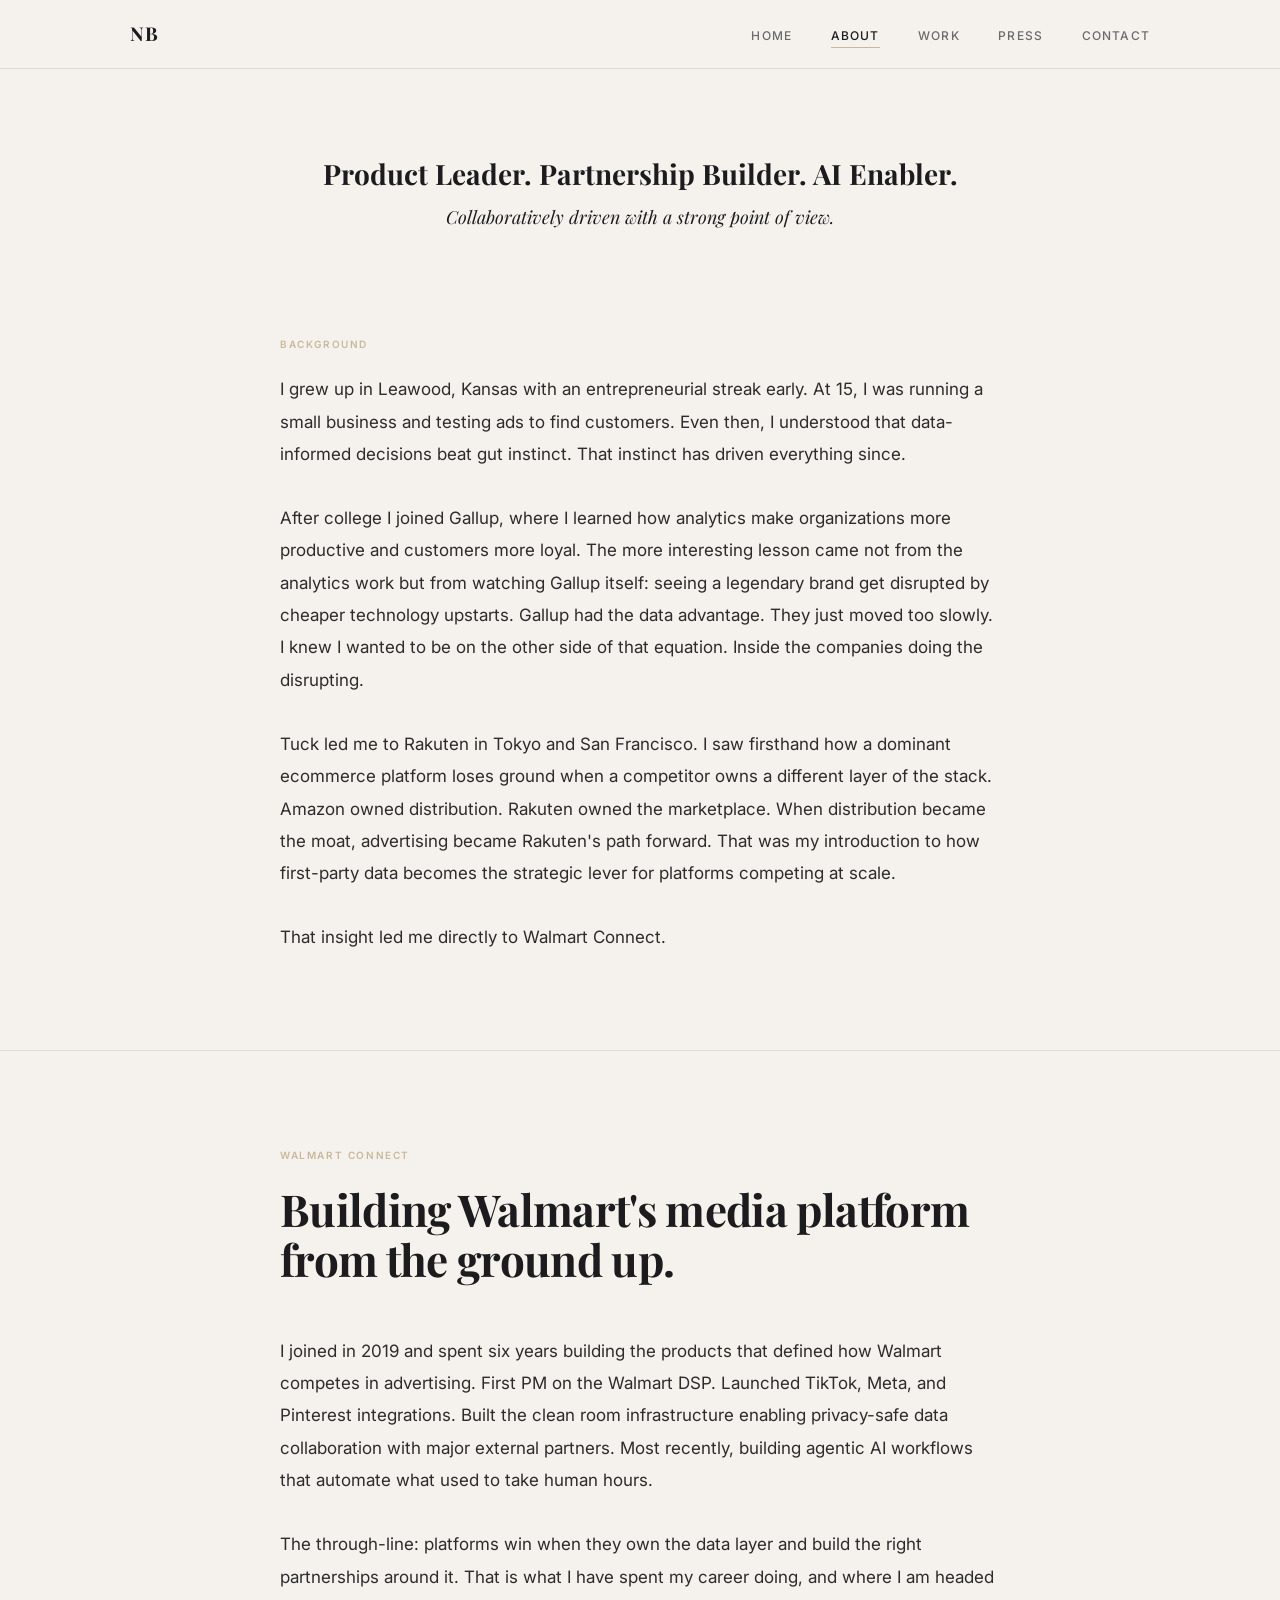
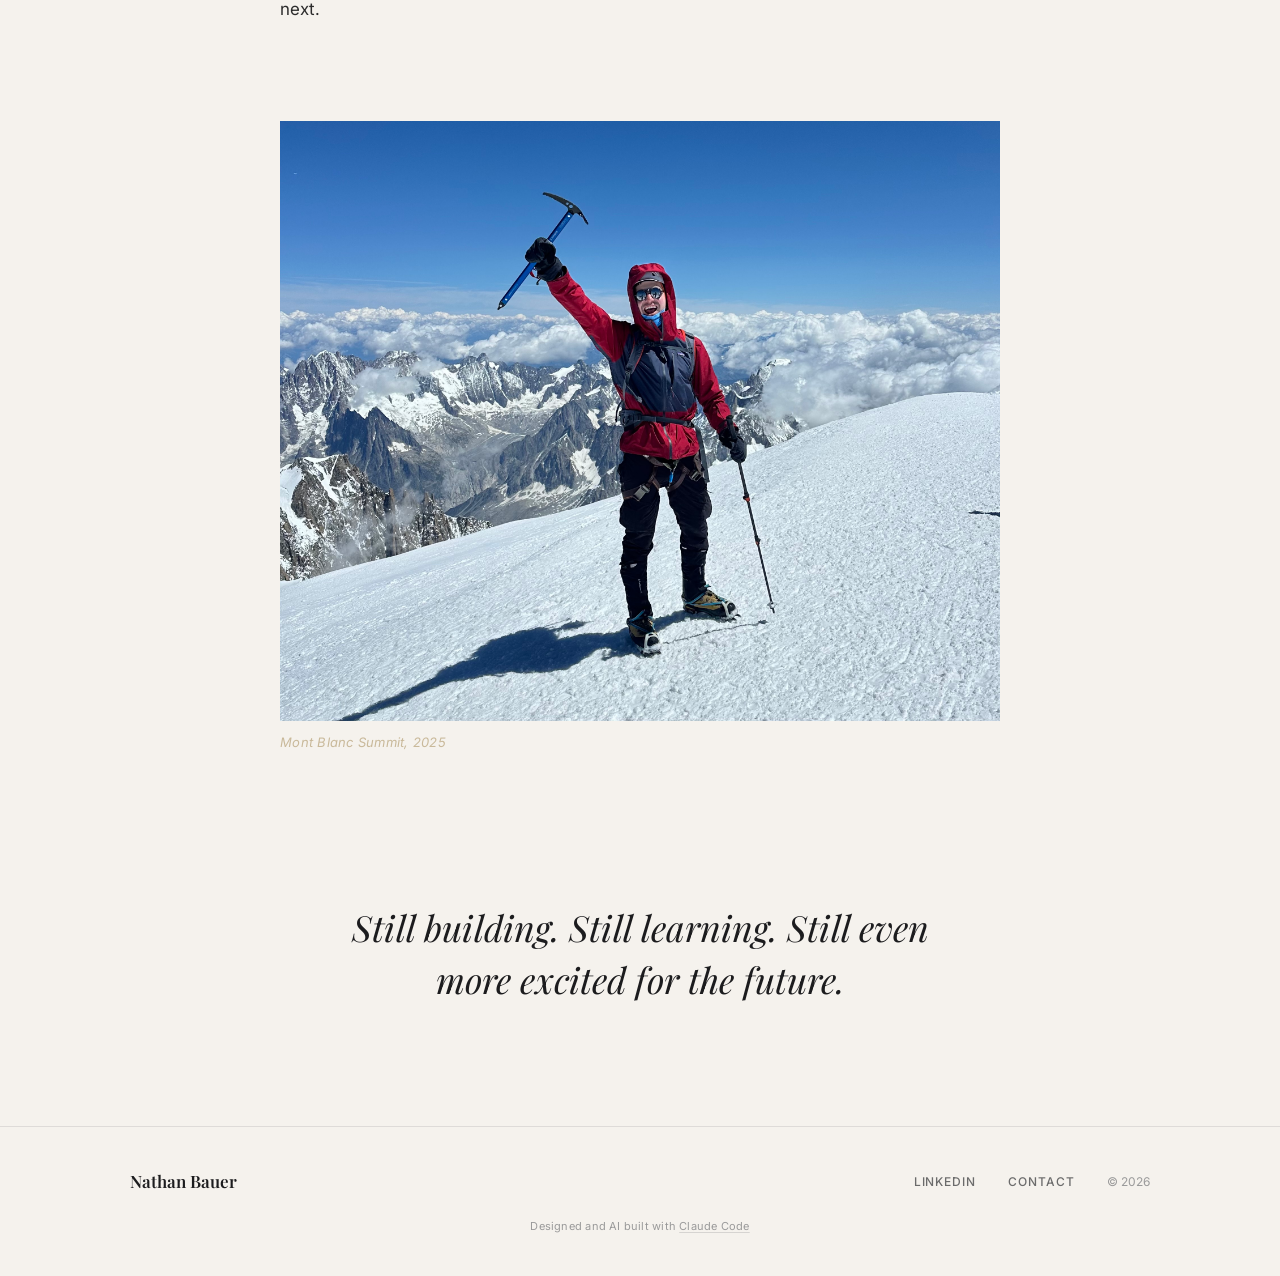
==== about.html @ bedeff2e "Update about.html updating style" ====
<!DOCTYPE html>
<html lang="en">
<head>
    <meta charset="UTF-8">
    <meta name="viewport" content="width=device-width, initial-scale=1.0">
    <meta name="description" content="About Nathan Bauer, product leader at Walmart Connect with 15 years across retail media, advertising, and AI.">
    <title>About — Nathan Bauer</title>

    <link rel="preconnect" href="https://fonts.googleapis.com">
    <link rel="preconnect" href="https://fonts.gstatic.com" crossorigin>
    <link href="https://fonts.googleapis.com/css2?family=Playfair+Display:ital,wght@0,400;0,500;0,700;1,400;1,500&family=Inter:wght@300;400;500;600&display=swap" rel="stylesheet">

    <link rel="stylesheet" href="css/styles.css">
    <style>
        .about-pg-header {
            border-bottom: none;
            padding-bottom: 10px;
            text-align: center;
        }
        .about-pg-title-line1 {
            display: block;
            font-family: 'Playfair Display', Georgia, serif;
            font-size: 28px;
            font-weight: 700;
            font-style: normal;
            color: #1C1C1E;
            line-height: 1.3;
            margin-bottom: 14px;
        }
        .about-pg-title-line2 {
            display: block;
            font-family: 'Playfair Display', Georgia, serif;
            font-size: 18px;
            font-weight: 400;
            font-style: italic;
            color: #1C1C1E;
            line-height: 1.3;
        }
        .about-content {
            max-width: 800px;
            margin: 0 auto;
            padding: 0 40px;
        }
        .about-pg-block--seamless {
            border-bottom: none;
        }
        .about-pg-photo-block {
            padding: 0 0 48px;
            border-bottom: none;
        }
        .about-pg-photo-figure {
            margin: 0;
        }
        .about-pg-photo-img {
            width: 100%;
            height: 600px;
            object-fit: cover;
            object-position: center center;
            display: block;
        }
        .about-pg-photo-fig-caption {
            margin-top: 10px;
            font-size: 13px;
            font-style: italic;
            color: #C9B99A;
            letter-spacing: 0.02em;
        }
    </style>
</head>
<body>

    <!-- ======================================================
         NAVIGATION
    ====================================================== -->
    <nav class="nav" id="nav" role="navigation" aria-label="Main navigation">
        <div class="nav-inner">
            <a href="index.html" class="nav-logo" aria-label="Nathan Bauer home">NB</a>

            <ul class="nav-links" id="nav-links">
                <li><a href="index.html">Home</a></li>
                <li><a href="about.html" class="active">About</a></li>
                <li><a href="work.html">Work</a></li>
                <li><a href="press.html">Press</a></li>
                <li><a href="contact.html">Contact</a></li>
            </ul>

            <button class="nav-hamburger" aria-label="Open menu" aria-expanded="false" aria-controls="nav-links">
                <span></span>
                <span></span>
                <span></span>
            </button>
        </div>
    </nav>


    <!-- ======================================================
         PAGE HEADER
    ====================================================== -->
    <header class="about-pg-header">
        <div class="about-content">
            <p>
                <span class="about-pg-title-line1">Product Leader. Partnership Builder. AI Enabler.</span>
                <span class="about-pg-title-line2">Collaboratively driven with a strong point of view.</span>
            </p>
        </div>
    </header>


    <!-- ======================================================
         OPENING SECTION
    ====================================================== -->
    <section class="about-pg-block fade-in" aria-label="Background">
        <div class="about-content">
            <span class="about-pg-label">Background</span>
            <div class="about-pg-prose">
                <p>I grew up in Leawood, Kansas with an entrepreneurial streak early. At 15, I was running a small business and testing ads to find customers. Even then, I understood that data-informed decisions beat gut instinct. That instinct has driven everything since.</p>
                <p>After college I joined Gallup, where I learned how analytics make organizations more productive and customers more loyal. The more interesting lesson came not from the analytics work but from watching Gallup itself: seeing a legendary brand get disrupted by cheaper technology upstarts. Gallup had the data advantage. They just moved too slowly. I knew I wanted to be on the other side of that equation. Inside the companies doing the disrupting.</p>
                <p>Tuck led me to Rakuten in Tokyo and San Francisco. I saw firsthand how a dominant ecommerce platform loses ground when a competitor owns a different layer of the stack. Amazon owned distribution. Rakuten owned the marketplace. When distribution became the moat, advertising became Rakuten's path forward. That was my introduction to how first-party data becomes the strategic lever for platforms competing at scale.</p>
                <p>That insight led me directly to Walmart Connect.</p>
            </div>
        </div>
    </section>


    <!-- ======================================================
         PHOTO PLACEHOLDER 1
    ====================================================== -->
    <!-- ======================================================
         WALMART CONNECT SECTION
    ====================================================== -->
    <section class="about-pg-block about-pg-block--seamless fade-in" aria-label="Walmart Connect">
        <div class="about-content">
            <span class="about-pg-label">Walmart Connect</span>
            <h2 class="about-pg-headline">Building Walmart's media platform from the ground up.</h2>
            <div class="about-pg-prose">
                <p>I joined in 2019 and spent six years building the products that defined how Walmart competes in advertising. First PM on the Walmart DSP. Launched TikTok, Meta, and Pinterest integrations. Built the clean room infrastructure enabling privacy-safe data collaboration with major external partners. Most recently, building agentic AI workflows that automate what used to take human hours.</p>
                <p>The through-line: platforms win when they own the data layer and build the right partnerships around it. That is what I have spent my career doing, and where I am headed next.</p>
            </div>
        </div>
    </section>


    <!-- ======================================================
         PHOTO PLACEHOLDER 2
    ====================================================== -->
    <div class="about-pg-photo-block fade-in">
        <div class="about-content">
            <figure class="about-pg-photo-figure">
                <img src="nathan-bauer-mont-blanc.jpeg" alt="Nathan Bauer at the Mont Blanc summit, 2025" class="about-pg-photo-img">
                <figcaption class="about-pg-photo-fig-caption">Mont Blanc Summit, 2025</figcaption>
            </figure>
        </div>
    </div>


    <!-- ======================================================
         CLOSING LINE
    ====================================================== -->
    <section class="about-pg-close fade-in" aria-label="Closing">
        <div class="container">
            <p class="about-pg-close-text">Still building. Still learning. Still even more excited for the future.</p>
        </div>
    </section>


    <!-- ======================================================
         FOOTER
    ====================================================== -->
    <footer class="footer" role="contentinfo">
        <div class="container">
            <div class="footer-inner">
                <span class="footer-name">Nathan Bauer</span>
                <div class="footer-right">
                    <a href="https://www.linkedin.com/in/nathanbauer/" target="_blank" rel="noopener noreferrer">LinkedIn</a>
                    <a href="contact.html">Contact</a>
                    <span class="footer-copy">&copy; 2026</span>
                </div>
            </div>
            <p class="footer-attribution">Designed and AI built with <a href="https://claude.ai/code" target="_blank" rel="noopener noreferrer">Claude Code</a></p>
        </div>
    </footer>


    <script src="js/main.js"></script>
</body>
</html>
---- css/styles.css ----
/* ============================================================
   NATE BAUER — Personal Site
   Palette: #F5F2ED (bg) · #1C1C1E (hero/text) · #C9B99A (accent)
   Fonts: Playfair Display (headings) · Inter (body)
============================================================ */

*, *::before, *::after {
    box-sizing: border-box;
    margin: 0;
    padding: 0;
}

:root {
    --bg:          #F5F2ED;
    --hero-bg:     #1C1C1E;
    --text:        #1C1C1E;
    --text-muted:  #6B6B6B;
    --text-body:   #2C2C2C;
    --text-light:  #9A9A9A;
    --accent:      #C9B99A;
    --border:      rgba(28, 28, 30, 0.1);
    --white:       #FFFFFF;

    --serif:  'Playfair Display', Georgia, serif;
    --sans:   'Inter', -apple-system, BlinkMacSystemFont, sans-serif;

    --max:    1100px;
    --nav-h:  68px;
    --pad:    clamp(20px, 5vw, 40px);
}

html { scroll-behavior: smooth; }

body {
    background: var(--bg);
    color: var(--text);
    font-family: var(--sans);
    font-size: 16px;
    line-height: 1.75;
    -webkit-font-smoothing: antialiased;
}

a { color: inherit; text-decoration: none; }
ul { list-style: none; }
img { max-width: 100%; display: block; }


/* ============================================================
   SHARED UTILITIES
============================================================ */

.container {
    max-width: var(--max);
    margin: 0 auto;
    padding: 0 var(--pad);
}

.section-eyebrow {
    display: block;
    font-family: var(--sans);
    font-size: 11px;
    font-weight: 600;
    letter-spacing: 0.14em;
    text-transform: uppercase;
    color: var(--accent);
    margin-bottom: 18px;
}

.section-heading {
    font-family: var(--serif);
    font-size: clamp(36px, 4.5vw, 54px);
    font-weight: 700;
    line-height: 1.1;
    letter-spacing: -0.01em;
    color: var(--text);
    margin-bottom: 20px;
}

.divider {
    width: 48px;
    height: 1px;
    background: var(--accent);
    margin-bottom: 48px;
}

/* ============================================================
   FADE-IN ON SCROLL
============================================================ */

.fade-in {
    opacity: 0;
    transform: translateY(28px);
    transition: opacity 0.75s ease, transform 0.75s ease;
}

.fade-in.visible {
    opacity: 1;
    transform: translateY(0);
}


/* ============================================================
   NAVIGATION
============================================================ */

.nav {
    position: fixed;
    top: 0;
    left: 0;
    right: 0;
    z-index: 200;
    height: var(--nav-h);
    background: var(--bg);
    box-shadow: 0 1px 0 var(--border);
    transition: background 0.35s ease, box-shadow 0.35s ease;
}

.nav-inner {
    max-width: var(--max);
    margin: 0 auto;
    padding: 0 var(--pad);
    height: 100%;
    display: flex;
    align-items: center;
    justify-content: space-between;
}

.nav-logo {
    font-family: var(--serif);
    font-size: 19px;
    font-weight: 700;
    letter-spacing: 0.04em;
    color: var(--accent);
    transition: color 0.3s ease;
}

.nav-links {
    display: flex;
    align-items: center;
    gap: clamp(20px, 3vw, 40px);
}

.nav-links a {
    font-size: 12px;
    font-weight: 500;
    letter-spacing: 0.1em;
    text-transform: uppercase;
    color: var(--text-muted);
    transition: color 0.2s ease;
    padding: 4px 0;
    border-bottom: 1px solid transparent;
    transition: color 0.2s ease, border-color 0.2s ease;
}

.nav-links a:hover { color: var(--text); }
.nav-links a.active { color: var(--text); border-bottom-color: var(--accent); }

/* Scrolled state — over light sections */
.nav.scrolled {
    background: var(--bg);
    box-shadow: 0 1px 0 var(--border);
}

.nav.scrolled .nav-logo { color: var(--text); }

.nav.scrolled .nav-links a { color: var(--text-muted); }
.nav.scrolled .nav-links a:hover { color: var(--text); }
.nav.scrolled .nav-links a.active { color: var(--text); border-bottom-color: var(--accent); }

/* Mobile nav toggle */
.nav-hamburger {
    display: none;
    flex-direction: column;
    gap: 5px;
    cursor: pointer;
    padding: 4px;
}

.nav-hamburger span {
    display: block;
    width: 22px;
    height: 1.5px;
    background: var(--text);
    transition: background 0.3s ease;
}

.nav.scrolled .nav-hamburger span { background: var(--text); }


/* ============================================================
   HERO
============================================================ */

.hero {
    background: var(--bg);
    min-height: 100vh;
    display: flex;
    align-items: center;
    padding-top: var(--nav-h);
}

.hero-inner {
    max-width: var(--max);
    margin: 0 auto;
    padding: 80px var(--pad) 100px;
    width: 100%;
    display: grid;
    grid-template-columns: 340px 1fr;
    align-items: center;
    gap: 80px;
}

/* Photo */
.hero-photo {
    width: 100%;
    aspect-ratio: 3 / 4;
    overflow: hidden;
}

.hero-photo img {
    width: 100%;
    height: calc(100% - 24px);
    margin-top: 24px;
    object-fit: cover;
    display: block;
}

.hero-photo-icon {
    width: 56px;
    height: 56px;
    border: 1px solid rgba(28, 28, 30, 0.15);
    border-radius: 50%;
    display: flex;
    align-items: center;
    justify-content: center;
}

.hero-photo-icon svg {
    width: 24px;
    height: 24px;
    stroke: var(--text-light);
    fill: none;
    stroke-width: 1.5;
}

.hero-photo-label {
    font-size: 10px;
    font-weight: 500;
    letter-spacing: 0.18em;
    text-transform: uppercase;
}

/* Hero content */
.hero-content { }

.hero-eyebrow {
    display: block;
    font-size: 11px;
    font-weight: 600;
    letter-spacing: 0.14em;
    text-transform: uppercase;
    color: var(--accent);
    margin-bottom: 22px;
}

.hero-name {
    font-family: var(--serif);
    font-size: clamp(60px, 7.5vw, 102px);
    font-weight: 700;
    line-height: 0.95;
    letter-spacing: -0.02em;
    color: var(--text);
    margin-bottom: 32px;
}

.hero-rule {
    width: 56px;
    height: 1px;
    background: var(--accent);
    margin-bottom: 28px;
}

.hero-tagline {
    font-family: var(--serif);
    font-size: clamp(17px, 2vw, 22px);
    font-weight: 400;
    font-style: italic;
    color: #3A3A3A;
    line-height: 1.55;
    margin-bottom: 52px;
    max-width: 440px;
}

.hero-cta {
    display: flex;
    gap: 14px;
    flex-wrap: wrap;
}

.btn-primary {
    display: inline-block;
    padding: 13px 30px;
    background: transparent;
    border: 1px solid var(--text);
    color: var(--text);
    font-size: 12px;
    font-weight: 600;
    letter-spacing: 0.1em;
    text-transform: uppercase;
    transition: all 0.2s ease;
}

.btn-primary:hover {
    background: var(--text);
    color: var(--white);
    transform: translateY(-1px);
}

.btn-ghost {
    display: inline-block;
    padding: 13px 30px;
    border: 1px solid rgba(28, 28, 30, 0.3);
    color: var(--text-muted);
    font-size: 12px;
    font-weight: 500;
    letter-spacing: 0.1em;
    text-transform: uppercase;
    transition: all 0.2s ease;
}

.btn-ghost:hover {
    border-color: var(--text);
    color: var(--text);
    transform: translateY(-1px);
}


/* ============================================================
   INTRO STRIP (below hero on homepage)
============================================================ */

.intro {
    padding: 100px 0;
}

.intro-grid {
    display: grid;
    grid-template-columns: repeat(3, 1fr);
    gap: 56px;
    padding-top: 8px;
}

.intro-block {}

.intro-single {
    max-width: 100%;
}

.intro-single p {
    font-size: 15px;
    line-height: 1.8;
    color: var(--text-body);
    margin-bottom: 24px;
}

.intro-single p:last-child {
    margin-bottom: 0;
}

.intro-block-label {
    display: block;
    font-size: 10px;
    font-weight: 600;
    letter-spacing: 0.16em;
    text-transform: uppercase;
    color: var(--accent);
    margin-bottom: 14px;
}

.intro-block p {
    font-size: 15px;
    line-height: 1.8;
    color: var(--text-body);
}

.intro-divider {
    width: 100%;
    height: 1px;
    background: var(--border);
    margin-bottom: 64px;
}


/* ============================================================
   PRESS PREVIEW (homepage)
============================================================ */

.press-preview {
    padding: 0 0 100px;
}

.press-preview-header {
    display: flex;
    align-items: flex-end;
    justify-content: space-between;
    margin-bottom: 52px;
}

.press-preview-link {
    font-size: 12px;
    font-weight: 500;
    letter-spacing: 0.08em;
    text-transform: uppercase;
    color: var(--text-muted);
    border-bottom: 1px solid var(--border);
    padding-bottom: 2px;
    transition: color 0.2s ease, border-color 0.2s ease;
}

.press-preview-link:hover {
    color: var(--text);
    border-color: var(--accent);
}

.press-logos {
    display: flex;
    align-items: center;
    gap: 40px;
    flex-wrap: wrap;
}

.press-logo-item {
    font-family: var(--serif);
    font-size: 22px;
    font-weight: 700;
    color: var(--text-muted);
    letter-spacing: 0.02em;
    transition: color 0.2s ease;
}

.press-logo-item:hover { color: var(--text); }


/* ============================================================
   FOOTER
============================================================ */

.footer {
    border-top: 1px solid var(--border);
    padding: 40px 0;
}

.footer-inner {
    display: flex;
    align-items: center;
    justify-content: space-between;
}

.footer-name {
    font-family: var(--serif);
    font-size: 17px;
    font-weight: 600;
    color: var(--text);
}

.footer-right {
    display: flex;
    align-items: center;
    gap: 32px;
}

.footer-right a {
    font-size: 12px;
    font-weight: 500;
    letter-spacing: 0.08em;
    text-transform: uppercase;
    color: var(--text-muted);
    transition: color 0.2s ease;
}

.footer-right a:hover { color: var(--text); }

.footer-copy {
    font-size: 12px;
    color: var(--text-light);
}

.footer-attribution {
    text-align: center;
    font-size: 11px;
    color: var(--text-light);
    margin-top: 20px;
    letter-spacing: 0.02em;
}

.footer-attribution a {
    color: var(--text-light);
    text-decoration: underline;
    text-decoration-color: rgba(154, 154, 154, 0.35);
    text-underline-offset: 2px;
    transition: color 0.2s ease;
}

.footer-attribution a:hover {
    color: var(--text-muted);
}


/* ============================================================
   PAGE HERO (interior pages)
============================================================ */

.page-hero {
    background: var(--hero-bg);
    padding: calc(var(--nav-h) + 72px) var(--pad) 80px;
}

.page-hero-inner {
    max-width: var(--max);
    margin: 0 auto;
}

.page-hero h1 {
    font-family: var(--serif);
    font-size: clamp(44px, 6vw, 76px);
    font-weight: 700;
    line-height: 1.0;
    color: var(--white);
    margin-bottom: 20px;
    letter-spacing: -0.015em;
}

.page-hero p {
    font-family: var(--serif);
    font-style: italic;
    font-size: clamp(16px, 1.8vw, 20px);
    color: rgba(255, 255, 255, 0.5);
    max-width: 540px;
    line-height: 1.6;
}


/* ============================================================
   WORK PAGE — TIMELINE
============================================================ */

.work-section {
    padding: 100px 0;
}

.timeline {
    position: relative;
    padding-left: 0;
}

.timeline-item {
    display: grid;
    grid-template-columns: 160px 1fr;
    gap: 40px;
    margin-bottom: 64px;
    padding-bottom: 64px;
    border-bottom: 1px solid var(--border);
}

.timeline-item:last-child {
    border-bottom: none;
    margin-bottom: 0;
    padding-bottom: 0;
}

.timeline-left {
    padding-top: 4px;
}

.timeline-years {
    font-size: 12px;
    font-weight: 600;
    letter-spacing: 0.08em;
    color: var(--accent);
    text-transform: uppercase;
    margin-bottom: 6px;
}

.timeline-company {
    font-size: 13px;
    color: var(--text-light);
    font-weight: 400;
}

.timeline-right {}

.timeline-title {
    font-family: var(--serif);
    font-size: clamp(22px, 2.5vw, 28px);
    font-weight: 600;
    line-height: 1.2;
    margin-bottom: 16px;
    color: var(--text);
}

.timeline-body {
    font-size: 15px;
    color: var(--text-body);
    line-height: 1.8;
    margin-bottom: 20px;
}

.timeline-tags {
    display: flex;
    flex-wrap: wrap;
    gap: 8px;
}

.tag {
    display: inline-block;
    padding: 4px 12px;
    border: 1px solid var(--border);
    font-size: 11px;
    font-weight: 500;
    letter-spacing: 0.06em;
    text-transform: uppercase;
    color: var(--text-muted);
}


/* ============================================================
   PRESS PAGE
============================================================ */

.press-section {
    padding: 100px 0;
}

.press-grid {
    display: grid;
    grid-template-columns: repeat(2, 1fr);
    gap: 2px;
}

.press-card {
    background: var(--white);
    padding: 40px;
    border: 1px solid var(--border);
    transition: border-color 0.2s ease, transform 0.25s ease, box-shadow 0.25s ease;
    display: flex;
    flex-direction: column;
}

.press-card:hover {
    border-color: var(--accent);
    transform: translateY(-5px);
    box-shadow: 0 12px 32px rgba(28, 28, 30, 0.09);
}

.press-card-meta {
    margin-bottom: 20px;
}

.press-outlet {
    font-size: 11px;
    font-weight: 700;
    letter-spacing: 0.12em;
    text-transform: uppercase;
    color: var(--text);
}

.press-year {
    font-size: 11px;
    color: var(--text-light);
    letter-spacing: 0.06em;
}

.press-headline {
    font-family: var(--serif);
    font-size: clamp(17px, 1.8vw, 20px);
    font-weight: 600;
    line-height: 1.35;
    color: var(--text);
    margin-bottom: 14px;
    transition: color 0.2s ease;
}

.press-card:hover .press-headline { color: var(--hero-bg); }

.press-summary {
    font-size: 14px;
    line-height: 1.75;
    color: var(--text-body);
    flex: 1;
    margin-bottom: 24px;
}

.press-link {
    font-size: 11px;
    font-weight: 600;
    letter-spacing: 0.1em;
    text-transform: uppercase;
    color: var(--accent);
    align-self: flex-start;
    border-bottom: 1px solid transparent;
    transition: border-color 0.2s ease;
}

.press-link:hover { border-bottom-color: var(--accent); }


/* ============================================================
   ABOUT PAGE
============================================================ */

.about-section {
    padding: 100px 0;
}

.about-grid {
    display: grid;
    grid-template-columns: 1fr 1fr;
    gap: 80px;
    align-items: start;
}

.about-photo {
    width: 100%;
    aspect-ratio: 3 / 4;
    border: 1px solid var(--border);
    display: flex;
    flex-direction: column;
    align-items: center;
    justify-content: center;
    gap: 12px;
    color: var(--text-light);
    background: rgba(201, 185, 154, 0.04);
}

.about-photo-label {
    font-size: 10px;
    letter-spacing: 0.16em;
    text-transform: uppercase;
}

.about-body p {
    font-size: 16px;
    line-height: 1.85;
    color: var(--text-body);
    margin-bottom: 24px;
}

.about-body p:last-child { margin-bottom: 0; }

.about-interests {
    padding: 80px 0 100px;
    border-top: 1px solid var(--border);
}

.interests-grid {
    display: grid;
    grid-template-columns: repeat(3, 1fr);
    gap: 48px;
    margin-top: 56px;
}

.interest-item {}

.interest-icon {
    font-size: 28px;
    margin-bottom: 14px;
}

.interest-title {
    font-family: var(--serif);
    font-size: 20px;
    font-weight: 600;
    margin-bottom: 10px;
}

.interest-desc {
    font-size: 14px;
    color: var(--text-body);
    line-height: 1.75;
}


/* ============================================================
   BUILDER PAGE
============================================================ */

.builder-section {
    padding: 100px 0;
}

.builder-grid {
    display: grid;
    grid-template-columns: repeat(2, 1fr);
    gap: 32px;
}

.builder-card {
    border: 1px solid var(--border);
    padding: 40px;
    transition: border-color 0.2s ease, transform 0.2s ease;
}

.builder-card:hover {
    border-color: var(--accent);
    transform: translateY(-2px);
}

.builder-card-status {
    display: inline-block;
    padding: 3px 10px;
    border: 1px solid var(--accent);
    font-size: 10px;
    font-weight: 600;
    letter-spacing: 0.1em;
    text-transform: uppercase;
    color: var(--accent);
    margin-bottom: 20px;
}

.builder-card-status.shipped {
    border-color: var(--text);
    color: var(--text);
}

.builder-card h3 {
    font-family: var(--serif);
    font-size: clamp(20px, 2.2vw, 26px);
    font-weight: 600;
    margin-bottom: 14px;
    line-height: 1.2;
}

.builder-card p {
    font-size: 14px;
    line-height: 1.8;
    color: var(--text-body);
    margin-bottom: 24px;
}

.builder-stack {
    display: flex;
    flex-wrap: wrap;
    gap: 6px;
}

.stack-tag {
    padding: 3px 10px;
    background: rgba(201, 185, 154, 0.12);
    font-size: 10px;
    font-weight: 600;
    letter-spacing: 0.08em;
    text-transform: uppercase;
    color: var(--text-muted);
}


/* ============================================================
   CONTACT PAGE
============================================================ */

.contact-section {
    padding: 100px 0;
}

.contact-grid {
    display: grid;
    grid-template-columns: 1fr 1fr;
    gap: 80px;
}

.contact-info h2 {
    font-family: var(--serif);
    font-size: clamp(28px, 3.5vw, 42px);
    font-weight: 700;
    line-height: 1.15;
    margin-bottom: 24px;
    color: var(--text);
}

.contact-info p {
    font-size: 15px;
    line-height: 1.8;
    color: var(--text-body);
    margin-bottom: 40px;
}

.contact-link-row {
    display: flex;
    flex-direction: column;
    gap: 16px;
}

.contact-link-item {
    display: flex;
    align-items: center;
    gap: 14px;
    font-size: 14px;
    color: var(--text-muted);
    transition: color 0.2s ease;
}

.contact-link-item:hover { color: var(--text); }

.contact-link-label {
    font-size: 10px;
    font-weight: 600;
    letter-spacing: 0.12em;
    text-transform: uppercase;
    color: var(--text-light);
    width: 72px;
    flex-shrink: 0;
}

.contact-form { }

.form-group {
    margin-bottom: 24px;
}

.form-label {
    display: block;
    font-size: 11px;
    font-weight: 600;
    letter-spacing: 0.1em;
    text-transform: uppercase;
    color: var(--text-muted);
    margin-bottom: 8px;
}

.form-input,
.form-textarea {
    width: 100%;
    padding: 14px 16px;
    background: transparent;
    border: 1px solid var(--border);
    font-family: var(--sans);
    font-size: 15px;
    color: var(--text);
    transition: border-color 0.2s ease;
    outline: none;
    -webkit-appearance: none;
}

.form-input:focus,
.form-textarea:focus {
    border-color: var(--accent);
}

.form-textarea {
    min-height: 160px;
    resize: vertical;
    line-height: 1.6;
}

.form-submit {
    width: 100%;
    padding: 16px;
    background: var(--hero-bg);
    color: var(--white);
    font-family: var(--sans);
    font-size: 12px;
    font-weight: 600;
    letter-spacing: 0.1em;
    text-transform: uppercase;
    border: none;
    cursor: pointer;
    transition: opacity 0.2s ease;
}

.form-submit:hover { opacity: 0.85; }


/* ============================================================
   RESPONSIVE
============================================================ */

@media (max-width: 900px) {
    .hero-inner {
        grid-template-columns: 1fr;
        text-align: center;
        gap: 48px;
        padding-top: 60px;
        padding-bottom: 80px;
    }

    .hero-photo {
        width: 240px;
        margin: 0 auto;
        aspect-ratio: 1 / 1;
    }

    .hero-rule { margin: 0 auto 28px; }
    .hero-tagline { margin-left: auto; margin-right: auto; }
    .hero-cta { justify-content: center; }

    .intro-grid {
        grid-template-columns: 1fr;
        gap: 36px;
    }

    .timeline-item {
        grid-template-columns: 1fr;
        gap: 12px;
    }

    .press-grid {
        grid-template-columns: 1fr;
    }

    .about-grid {
        grid-template-columns: 1fr;
        gap: 48px;
    }

    .about-photo {
        max-width: 320px;
    }

    .interests-grid {
        grid-template-columns: 1fr 1fr;
    }

    .builder-grid {
        grid-template-columns: 1fr;
    }

    .contact-grid {
        grid-template-columns: 1fr;
        gap: 56px;
    }

    .press-preview-header {
        flex-direction: column;
        align-items: flex-start;
        gap: 24px;
    }

    .press-logos {
        gap: 28px;
    }
}

@media (max-width: 640px) {
    :root { --pad: 20px; }

    .nav-links { display: none; }
    .nav-hamburger { display: flex; }

    .nav-links.open {
        display: flex;
        flex-direction: column;
        position: fixed;
        inset: var(--nav-h) 0 0 0;
        background: var(--bg);
        border-top: 1px solid var(--border);
        padding: 40px var(--pad);
        gap: 32px;
        align-items: flex-start;
    }

    .nav-links.open a {
        font-size: 18px;
        letter-spacing: 0.04em;
        color: var(--text-muted);
    }

    .nav-links.open a.active,
    .nav-links.open a:hover {
        color: var(--text);
    }

    .interests-grid {
        grid-template-columns: 1fr;
    }

    .footer-inner {
        flex-direction: column;
        gap: 20px;
        text-align: center;
    }
}


/* ============================================================
   ABOUT PAGE — NARRATIVE LAYOUT
============================================================ */

.about-pg-header {
    padding: calc(var(--nav-h) + 88px) 0 80px;
    border-bottom: 1px solid var(--border);
}

.about-pg-header h1 {
    font-family: var(--serif);
    font-size: clamp(64px, 9vw, 120px);
    font-weight: 700;
    line-height: 0.92;
    letter-spacing: -0.025em;
    color: var(--text);
    margin-bottom: 28px;
}

.about-pg-sub {
    font-family: var(--serif);
    font-style: italic;
    font-size: clamp(18px, 2vw, 24px);
    color: var(--accent);
}

.about-pg-block {
    padding: 96px 0;
    border-bottom: 1px solid var(--border);
}

.about-pg-label {
    display: block;
    font-size: 10px;
    font-weight: 600;
    letter-spacing: 0.16em;
    text-transform: uppercase;
    color: var(--accent);
    margin-bottom: 20px;
}

.about-pg-headline {
    font-family: var(--serif);
    font-size: clamp(28px, 3.5vw, 44px);
    font-weight: 700;
    line-height: 1.12;
    letter-spacing: -0.015em;
    color: var(--text);
    margin-bottom: 52px;
    max-width: 740px;
}

.about-pg-prose p {
    font-size: 17px;
    line-height: 1.9;
    color: var(--text-body);
    margin-bottom: 32px;
    max-width: 740px;
}

.about-pg-prose p:last-child {
    margin-bottom: 0;
}

.about-pg-photo-block {
    padding: 80px 0;
    border-bottom: 1px solid var(--border);
}

.about-pg-photo-placeholder {
    width: 100%;
    height: clamp(280px, 36vw, 480px);
    border: 1px solid rgba(201, 185, 154, 0.5);
    background: rgba(201, 185, 154, 0.04);
    display: flex;
    flex-direction: column;
    align-items: center;
    justify-content: center;
    gap: 10px;
}

.about-pg-photo-tag {
    font-size: 10px;
    font-weight: 600;
    letter-spacing: 0.18em;
    text-transform: uppercase;
    color: var(--accent);
}

.about-pg-photo-caption {
    font-size: 13px;
    font-style: italic;
    color: var(--text-light);
    letter-spacing: 0.02em;
}

.about-pg-close {
    padding: 100px 0 120px;
    text-align: center;
}

.about-pg-close-text {
    font-family: var(--serif);
    font-size: clamp(22px, 2.8vw, 36px);
    font-weight: 400;
    font-style: italic;
    color: var(--text);
    max-width: 660px;
    margin: 0 auto;
    line-height: 1.45;
}

@media (max-width: 900px) {
    .about-pg-header {
        padding: calc(var(--nav-h) + 64px) 0 64px;
    }

    .about-pg-block {
        padding: 72px 0;
    }

    .about-pg-photo-block {
        padding: 64px 0;
    }
}

@media (max-width: 640px) {
    .about-pg-header {
        padding: calc(var(--nav-h) + 48px) 0 52px;
    }

    .about-pg-block {
        padding: 56px 0;
    }

    .about-pg-photo-block {
        padding: 48px 0;
    }

    .about-pg-close {
        padding: 72px 0 88px;
    }
}


/* ============================================================
   WORK PAGE — TIMELINE LAYOUT
============================================================ */

.work-pg-header {
    padding: calc(var(--nav-h) + 88px) 0 80px;
    border-bottom: 1px solid var(--border);
}

.work-pg-header h1 {
    font-family: var(--serif);
    font-size: clamp(64px, 9vw, 120px);
    font-weight: 700;
    line-height: 0.92;
    letter-spacing: -0.025em;
    color: var(--text);
    margin-bottom: 28px;
}

.work-pg-sub {
    font-family: var(--serif);
    font-style: italic;
    font-size: clamp(18px, 2vw, 24px);
    color: var(--accent);
}

.work-intro {
    padding: 56px 0;
    text-align: center;
    border-bottom: 1px solid var(--border);
}

.work-intro p {
    font-family: var(--serif);
    font-style: italic;
    font-size: clamp(17px, 1.8vw, 21px);
    color: var(--text-muted);
    max-width: 580px;
    margin: 0 auto;
    line-height: 1.55;
}

.work-timeline-wrap {
    padding: 0;
}

.work-entry {
    padding: 72px 0;
    border-bottom: 1px solid var(--border);
}

.work-co-header {
    display: flex;
    align-items: flex-start;
    justify-content: space-between;
    gap: 24px;
    margin-bottom: 44px;
}

.work-co-info { }

.work-co-name {
    font-family: var(--serif);
    font-size: clamp(28px, 3.2vw, 40px);
    font-weight: 700;
    letter-spacing: -0.01em;
    line-height: 1.05;
    color: var(--text);
    margin-bottom: 6px;
}

.work-co-location {
    display: block;
    font-size: 13px;
    color: var(--text-light);
    letter-spacing: 0.04em;
}

.work-co-tenure {
    font-size: 11px;
    font-weight: 600;
    letter-spacing: 0.1em;
    text-transform: uppercase;
    color: var(--accent);
    white-space: nowrap;
    flex-shrink: 0;
    padding-top: 8px;
}

.work-roles-list {
    display: flex;
    flex-direction: column;
}

.work-role {
    padding: 36px 0;
    border-top: 1px solid var(--border);
}

.work-role:first-child {
    border-top: none;
    padding-top: 0;
}

.work-role-meta {
    display: flex;
    align-items: baseline;
    justify-content: space-between;
    gap: 20px;
    margin-bottom: 16px;
    flex-wrap: wrap;
}

.work-role-title {
    font-size: 11px;
    font-weight: 600;
    letter-spacing: 0.1em;
    text-transform: uppercase;
    color: var(--accent);
}

.work-role-dates {
    font-size: 11px;
    font-weight: 600;
    letter-spacing: 0.1em;
    text-transform: uppercase;
    color: var(--accent);
    white-space: nowrap;
    flex-shrink: 0;
}

.work-role-scope {
    font-family: var(--serif);
    font-style: italic;
    font-size: clamp(15px, 1.6vw, 18px);
    color: var(--text-muted);
    line-height: 1.5;
    margin-bottom: 20px;
    max-width: 680px;
}

.work-role-prose {
    font-size: 15px;
    line-height: 1.85;
    color: var(--text-body);
    max-width: 720px;
}

/* Education */
.work-education {
    padding: 72px 0 80px;
    border-top: 1px solid var(--border);
}

.work-edu-heading {
    font-family: var(--serif);
    font-size: clamp(28px, 3.2vw, 40px);
    font-weight: 700;
    letter-spacing: -0.01em;
    line-height: 1.1;
    color: var(--text);
    margin-bottom: 56px;
}

.work-edu-item {
    padding: 48px 0;
    border-top: 1px solid var(--border);
}

.work-edu-item:first-of-type {
    border-top: none;
    padding-top: 0;
}

.work-edu-detail {
    font-size: 13px;
    color: var(--text-light);
    letter-spacing: 0.02em;
    margin-bottom: 16px;
}

/* Closing */
.work-close {
    padding: 88px 0 120px;
    text-align: center;
    border-top: 1px solid var(--border);
}

.work-close-text {
    font-family: var(--serif);
    font-size: clamp(22px, 2.8vw, 36px);
    font-weight: 400;
    font-style: italic;
    color: var(--text);
    max-width: 600px;
    margin: 0 auto;
    line-height: 1.45;
}

@media (max-width: 900px) {
    .work-pg-header {
        padding: calc(var(--nav-h) + 64px) 0 64px;
    }

    .work-entry {
        padding: 56px 0;
    }

    .work-co-header {
        flex-direction: column;
        gap: 6px;
        margin-bottom: 32px;
    }

    .work-co-tenure {
        padding-top: 0;
    }

    .work-education {
        padding: 56px 0 64px;
    }

    .work-edu-heading {
        margin-bottom: 40px;
    }
}

@media (max-width: 640px) {
    .work-pg-header {
        padding: calc(var(--nav-h) + 48px) 0 52px;
    }

    .work-entry {
        padding: 48px 0;
    }

    .work-role {
        padding: 28px 0;
    }

    .work-role-meta {
        flex-direction: column;
        gap: 4px;
    }

    .work-education {
        padding: 48px 0 56px;
    }

    .work-close {
        padding: 64px 0 88px;
    }
}


/* ============================================================
   PRESS PAGE — FULL LISTING
============================================================ */

.press-pg-header {
    padding: calc(var(--nav-h) + 88px) 0 80px;
    border-bottom: 1px solid var(--border);
}

.press-pg-header h1 {
    font-family: var(--serif);
    font-size: clamp(64px, 9vw, 120px);
    font-weight: 700;
    line-height: 0.92;
    letter-spacing: -0.025em;
    color: var(--text);
    margin-bottom: 28px;
}

.press-pg-sub {
    font-family: var(--serif);
    font-style: italic;
    font-size: clamp(18px, 2vw, 24px);
    color: var(--accent);
}

.press-pg-intro {
    padding: 56px 0;
    text-align: center;
    border-bottom: 1px solid var(--border);
}

.press-pg-intro p {
    font-family: var(--serif);
    font-style: italic;
    font-size: clamp(17px, 1.8vw, 21px);
    color: var(--text-muted);
    max-width: 580px;
    margin: 0 auto;
    line-height: 1.55;
}

.press-pg-section {
    padding: 64px 0 100px;
}

.press-date {
    font-size: 11px;
    font-weight: 500;
    letter-spacing: 0.06em;
    color: var(--accent);
    white-space: nowrap;
}

.press-headline a {
    display: block;
    color: inherit;
    text-decoration: none;
    transition: color 0.2s ease;
}

.press-headline a:hover {
    color: var(--accent);
}

.press-card--wide {
    grid-column: span 2;
}

@media (max-width: 900px) {
    .press-pg-header {
        padding: calc(var(--nav-h) + 64px) 0 64px;
    }

    .press-card--wide {
        grid-column: span 1;
    }
}

@media (max-width: 640px) {
    .press-pg-header {
        padding: calc(var(--nav-h) + 48px) 0 52px;
    }

    .press-pg-section {
        padding: 48px 0 72px;
    }
}


/* ============================================================
   PRESS BRAND LOGO TREATMENTS
============================================================ */

.press-brand {
    display: block;
    font-family: var(--sans);
    font-size: clamp(18px, 2vw, 24px);
    line-height: 1;
    margin-bottom: 12px;
    letter-spacing: 0;
}

.press-brand--cnbc {
    font-weight: 800;
    text-transform: uppercase;
    color: #E0131A;
    letter-spacing: 0.04em;
}

.press-brand--adweek {
    font-weight: 800;
    text-transform: uppercase;
    color: #000000;
    letter-spacing: 0.03em;
}

.press-brand--adexchanger {
    font-weight: 700;
    color: #1A1A1A;
    text-decoration: underline;
    text-decoration-thickness: 1px;
    text-underline-offset: 5px;
    text-decoration-color: rgba(26, 26, 26, 0.3);
}

.press-brand--marketing-dive {
    font-weight: 700;
    color: #0066CC;
}

.press-brand--ad-age {
    font-family: var(--serif);
    font-weight: 700;
    font-style: italic;
    color: #CC0000;
}

.press-brand--digiday {
    font-family: var(--sans);
    font-weight: 700;
    color: #000000;
}

.press-brand--walmart-connect {
    font-weight: 700;
    color: #0071CE;
}

.press-brand--gallup {
    font-weight: 700;
    color: #005EB8;
}

.press-logo-wrap {
    margin-bottom: 20px;
}

.press-logo-img {
    width: 120px;
    height: auto;
    display: block;
}

.press-logo-wrap .press-brand {
    margin-bottom: 0;
}


/* ============================================================
   HOMEPAGE — ANIMATIONS & ENHANCEMENTS
============================================================ */

/* 1. Name fade-up animation */
@keyframes nameRise {
    from { opacity: 0; transform: translateY(20px); }
    to   { opacity: 1; transform: translateY(0); }
}

.hero-name-word {
    display: inline-block;
    opacity: 0;
    animation: nameRise 0.8s ease-out forwards;
}

.hero-name-word--delay {
    animation-delay: 0.4s;
}

/* 6. Divider draws left-to-right after name completes */
@keyframes drawRule {
    from { width: 0; opacity: 0; }
    to   { width: 56px; opacity: 1; }
}

.hero-rule {
    animation: drawRule 0.6s ease-out 1.2s both;
}

/* 5. Hero photo scale on hover */
.hero-photo img {
    transition: transform 0.4s ease;
}

.hero-photo:hover img {
    transform: scale(1.03);
}

/* 2. Stats strip */
.stats-strip {
    border-top: 1px solid rgba(201, 185, 154, 0.28);
    border-bottom: 1px solid rgba(201, 185, 154, 0.28);
    padding: 44px 0;
}

.stats-grid {
    display: grid;
    grid-template-columns: repeat(4, 1fr);
    gap: 0;
}

.stat-item {
    display: flex;
    flex-direction: column;
    align-items: center;
    gap: 8px;
    padding: 0 24px;
    border-right: 1px solid var(--border);
    text-align: center;
}

.stat-item:last-child {
    border-right: none;
}

.stat-number {
    font-family: var(--serif);
    font-size: clamp(30px, 3.5vw, 44px);
    font-weight: 700;
    color: var(--accent);
    line-height: 1;
}

.stat-label {
    font-size: 10px;
    font-weight: 600;
    letter-spacing: 0.14em;
    text-transform: uppercase;
    color: #2C2C2C;
    line-height: 1.5;
}

/* 3. Press logos on homepage — grayscale → color on hover */
.press-logo-home {
    width: 100px;
    height: auto;
    display: block;
    filter: grayscale(100%);
    opacity: 0.5;
    transition: filter 0.35s ease, opacity 0.35s ease;
}

.press-logo-item:hover .press-logo-home {
    filter: grayscale(0%);
    opacity: 1;
}


/* 8. Scroll progress bar */
.scroll-progress {
    position: fixed;
    top: 0;
    left: 0;
    height: 2px;
    width: 0%;
    background: var(--accent);
    z-index: 300;
    pointer-events: none;
}

/* Responsive — stats strip */
@media (max-width: 900px) {
    .stats-grid {
        grid-template-columns: repeat(2, 1fr);
        gap: 32px 0;
    }
    .stat-item {
        border-right: none;
    }
    .stat-item:nth-child(odd) {
        border-right: 1px solid var(--border);
    }
}

@media (max-width: 640px) {
    .stats-strip { padding: 28px 0; }
}

/* Respect reduced-motion preference */
@media (prefers-reduced-motion: reduce) {
    .hero-name-word { animation: none; opacity: 1; }
    .hero-rule      { animation: none; }
    .hero-photo img { transition: none; }
}
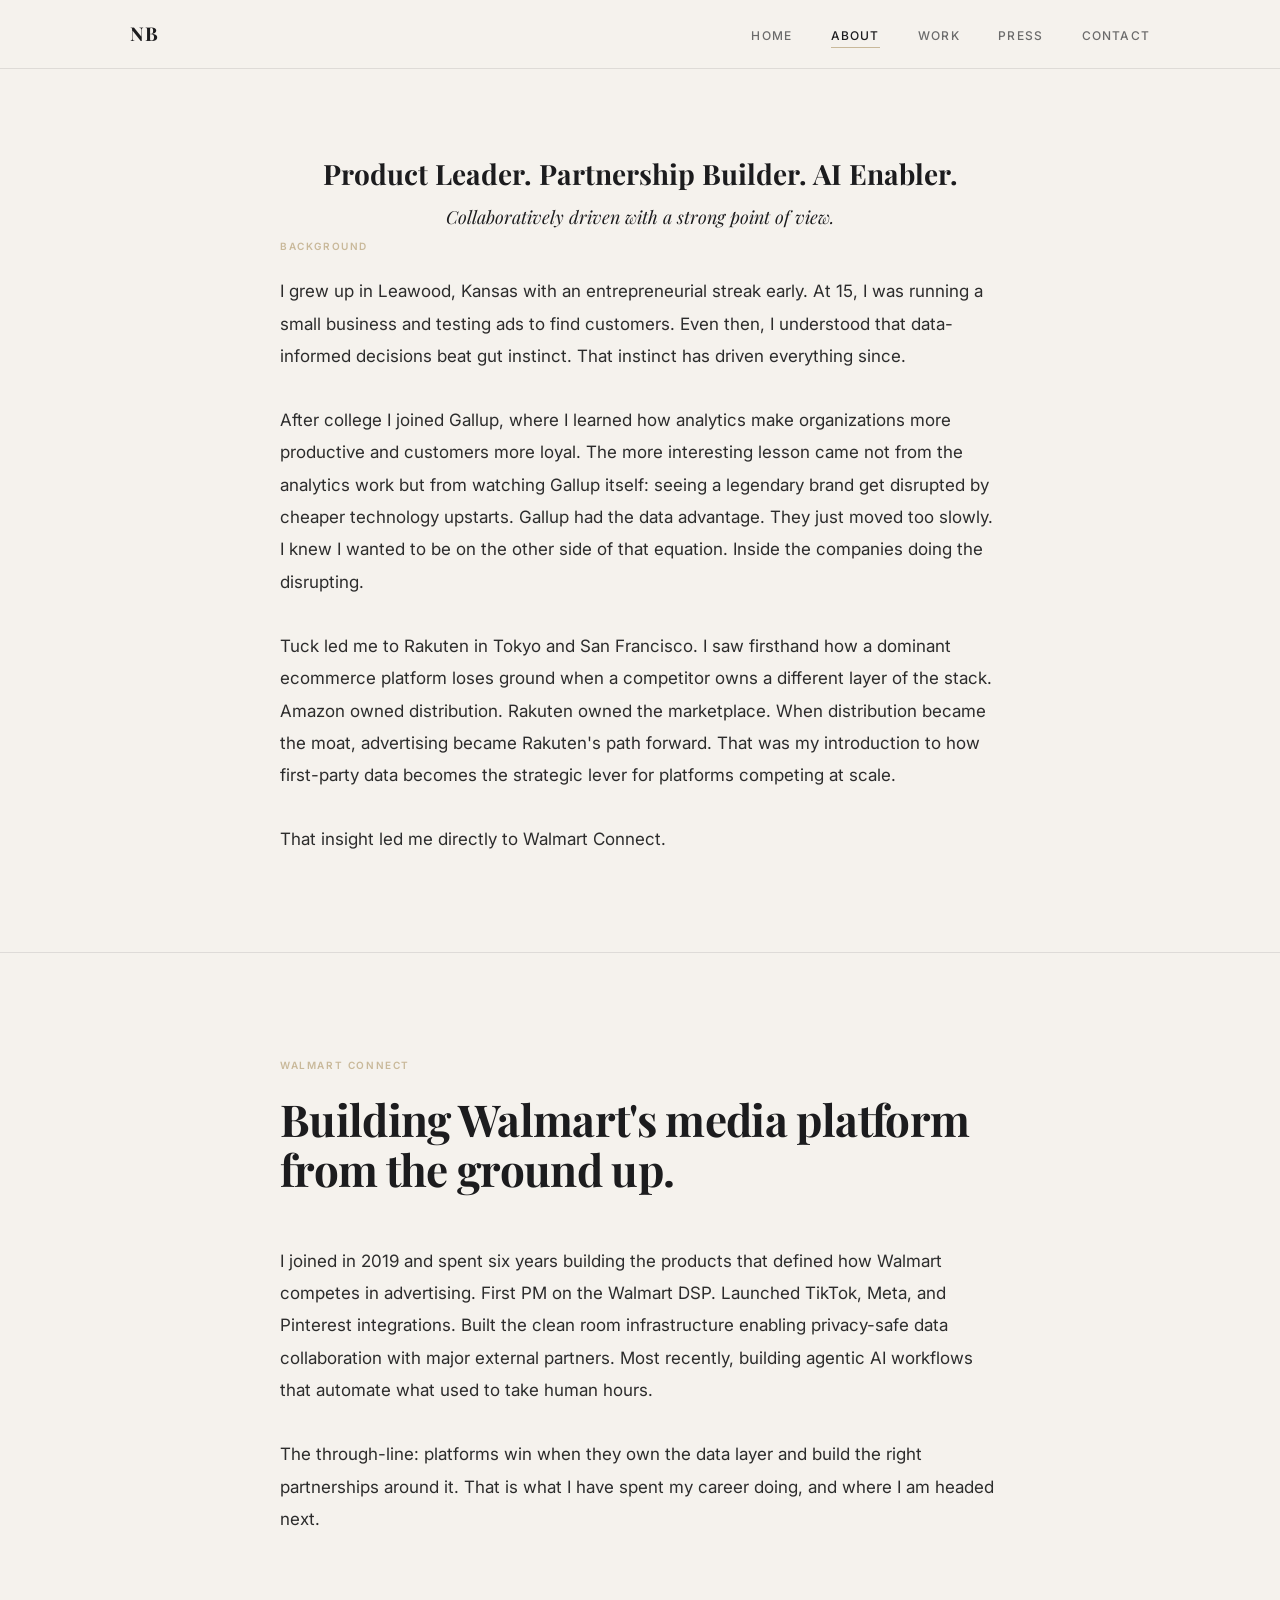
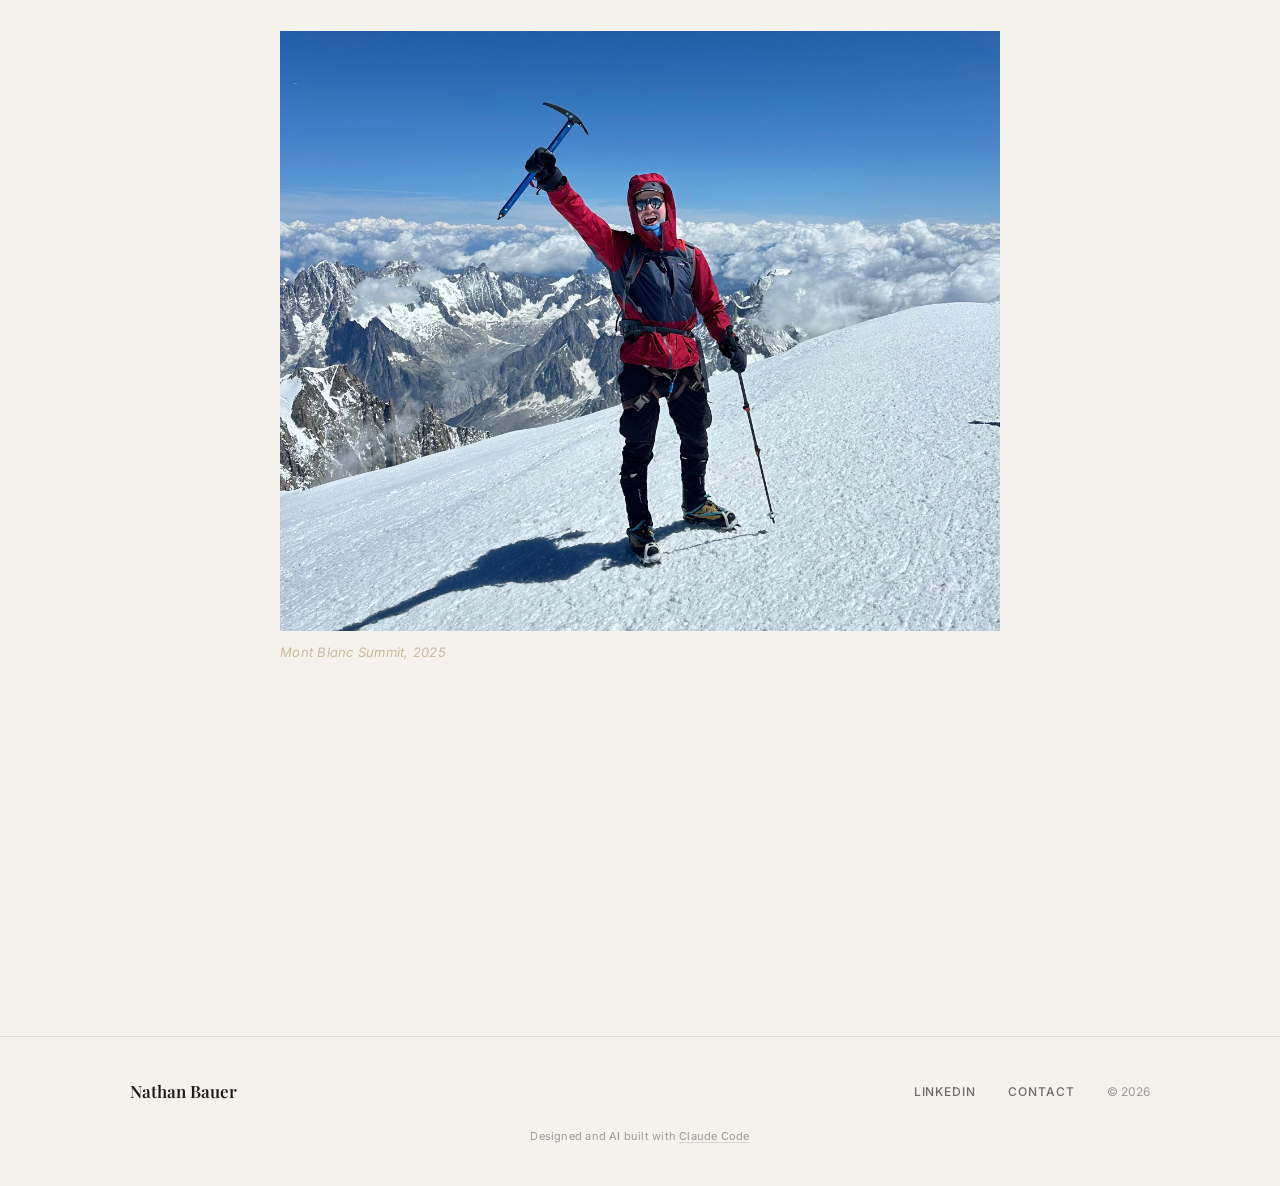
==== commit a32dc4d7: "Update about.html formatting" ====
--- a/about.html
+++ b/about.html
@@ -14,7 +14,7 @@
     <style>
         .about-pg-header {
             border-bottom: none;
-            padding-bottom: 10px;
+            padding-bottom: 0 !important;
             text-align: center;
         }
         .about-pg-title-line1 {
@@ -35,6 +35,13 @@
             font-style: italic;
             color: #1C1C1E;
             line-height: 1.3;
+            margin-bottom: 8px !important;
+        }
+        section.about-pg-block:not(.about-pg-block--seamless) {
+            padding-top: 0 !important;
+        }
+        .about-pg-label {
+            margin-top: 8px !important;
         }
         .about-content {
             max-width: 800px;
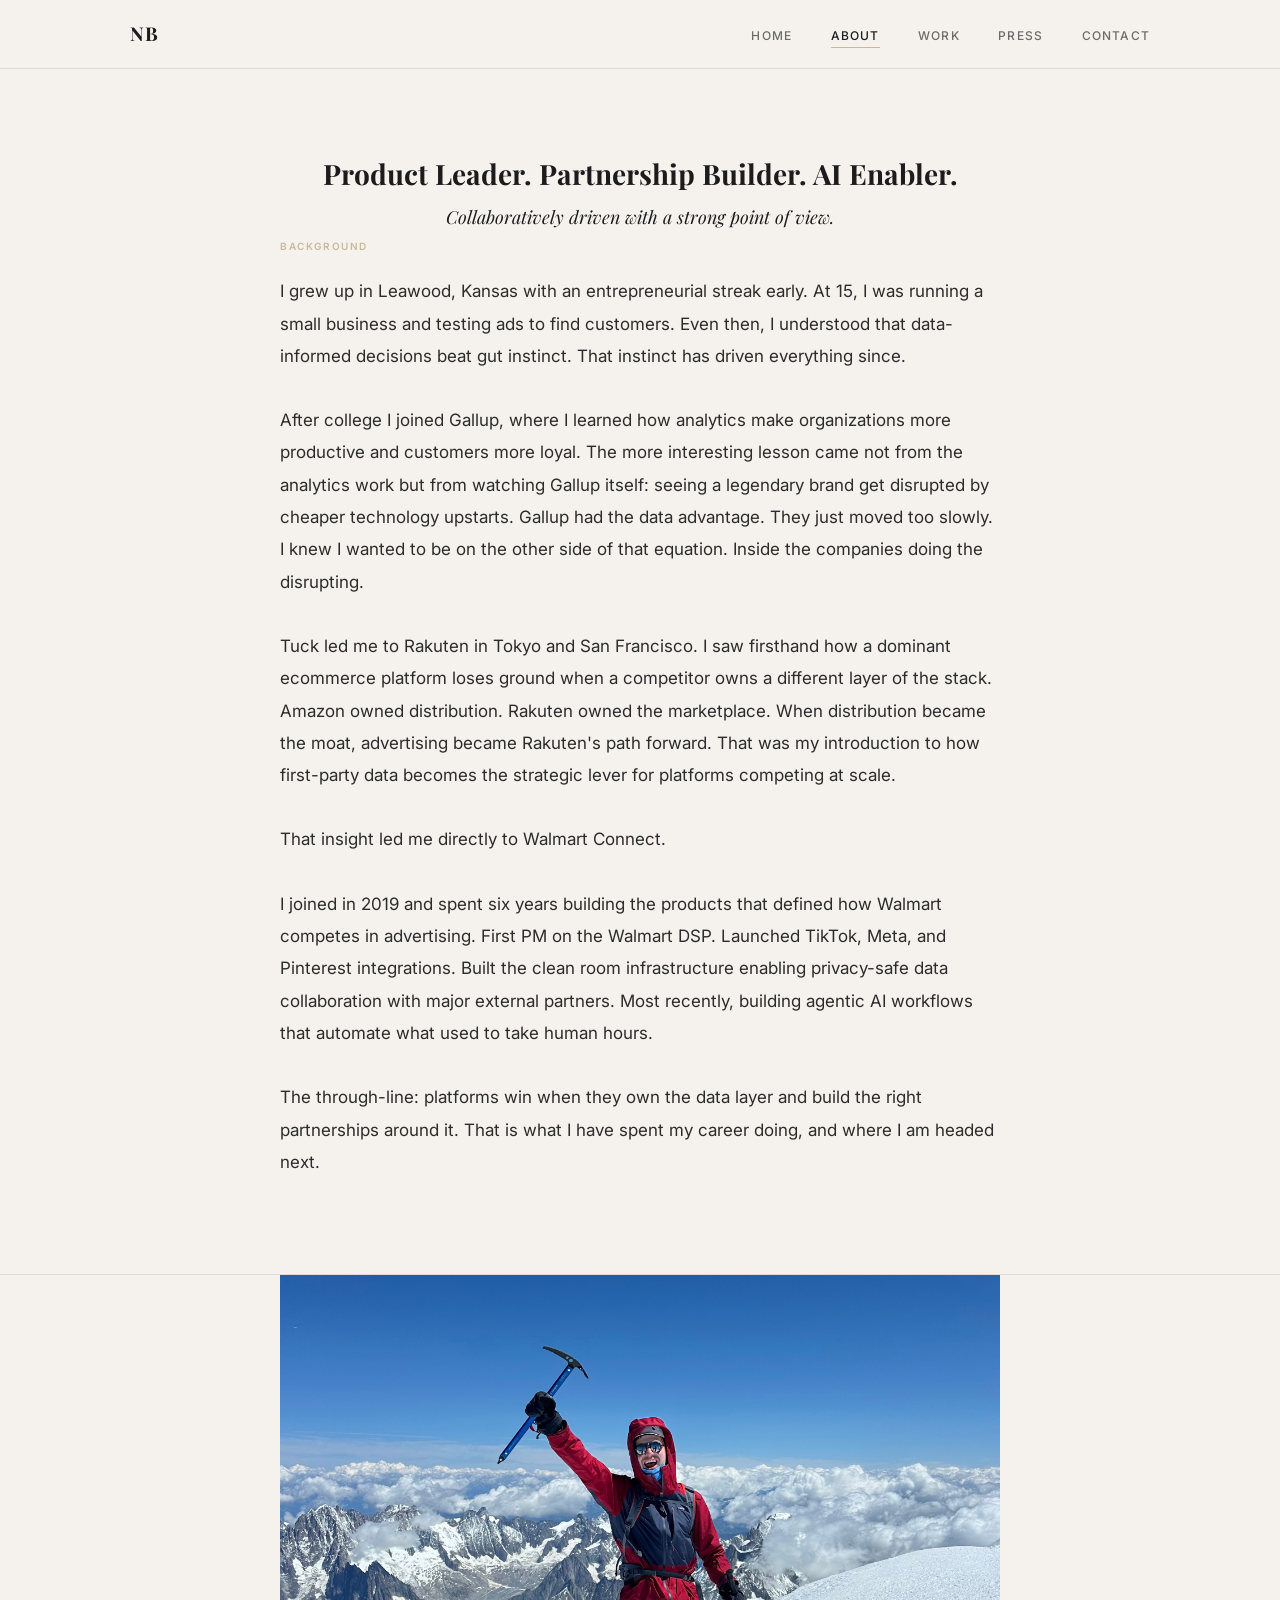
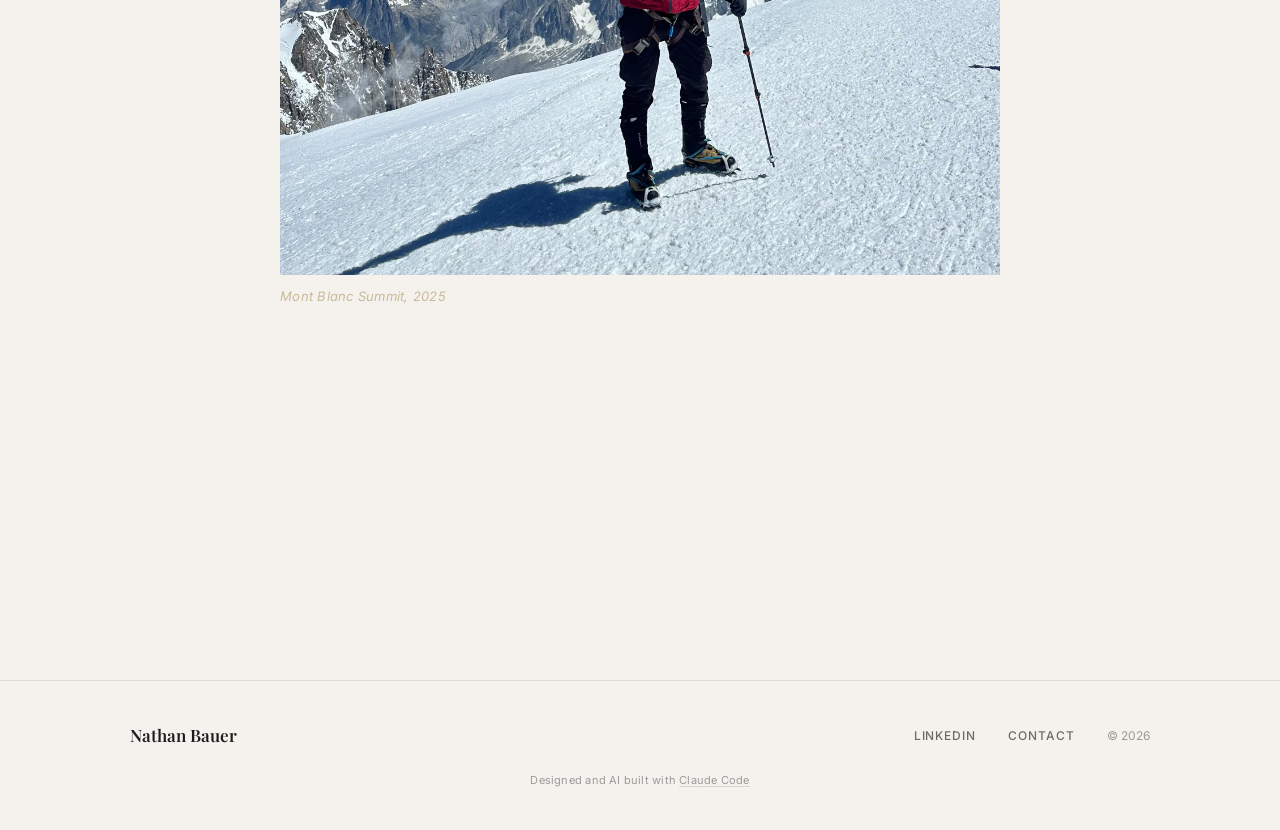
==== commit 6bf912fe: "Update about.html" ====
--- a/about.html
+++ b/about.html
@@ -124,22 +124,6 @@
                 <p>After college I joined Gallup, where I learned how analytics make organizations more productive and customers more loyal. The more interesting lesson came not from the analytics work but from watching Gallup itself: seeing a legendary brand get disrupted by cheaper technology upstarts. Gallup had the data advantage. They just moved too slowly. I knew I wanted to be on the other side of that equation. Inside the companies doing the disrupting.</p>
                 <p>Tuck led me to Rakuten in Tokyo and San Francisco. I saw firsthand how a dominant ecommerce platform loses ground when a competitor owns a different layer of the stack. Amazon owned distribution. Rakuten owned the marketplace. When distribution became the moat, advertising became Rakuten's path forward. That was my introduction to how first-party data becomes the strategic lever for platforms competing at scale.</p>
                 <p>That insight led me directly to Walmart Connect.</p>
-            </div>
-        </div>
-    </section>
-
-
-    <!-- ======================================================
-         PHOTO PLACEHOLDER 1
-    ====================================================== -->
-    <!-- ======================================================
-         WALMART CONNECT SECTION
-    ====================================================== -->
-    <section class="about-pg-block about-pg-block--seamless fade-in" aria-label="Walmart Connect">
-        <div class="about-content">
-            <span class="about-pg-label">Walmart Connect</span>
-            <h2 class="about-pg-headline">Building Walmart's media platform from the ground up.</h2>
-            <div class="about-pg-prose">
                 <p>I joined in 2019 and spent six years building the products that defined how Walmart competes in advertising. First PM on the Walmart DSP. Launched TikTok, Meta, and Pinterest integrations. Built the clean room infrastructure enabling privacy-safe data collaboration with major external partners. Most recently, building agentic AI workflows that automate what used to take human hours.</p>
                 <p>The through-line: platforms win when they own the data layer and build the right partnerships around it. That is what I have spent my career doing, and where I am headed next.</p>
             </div>
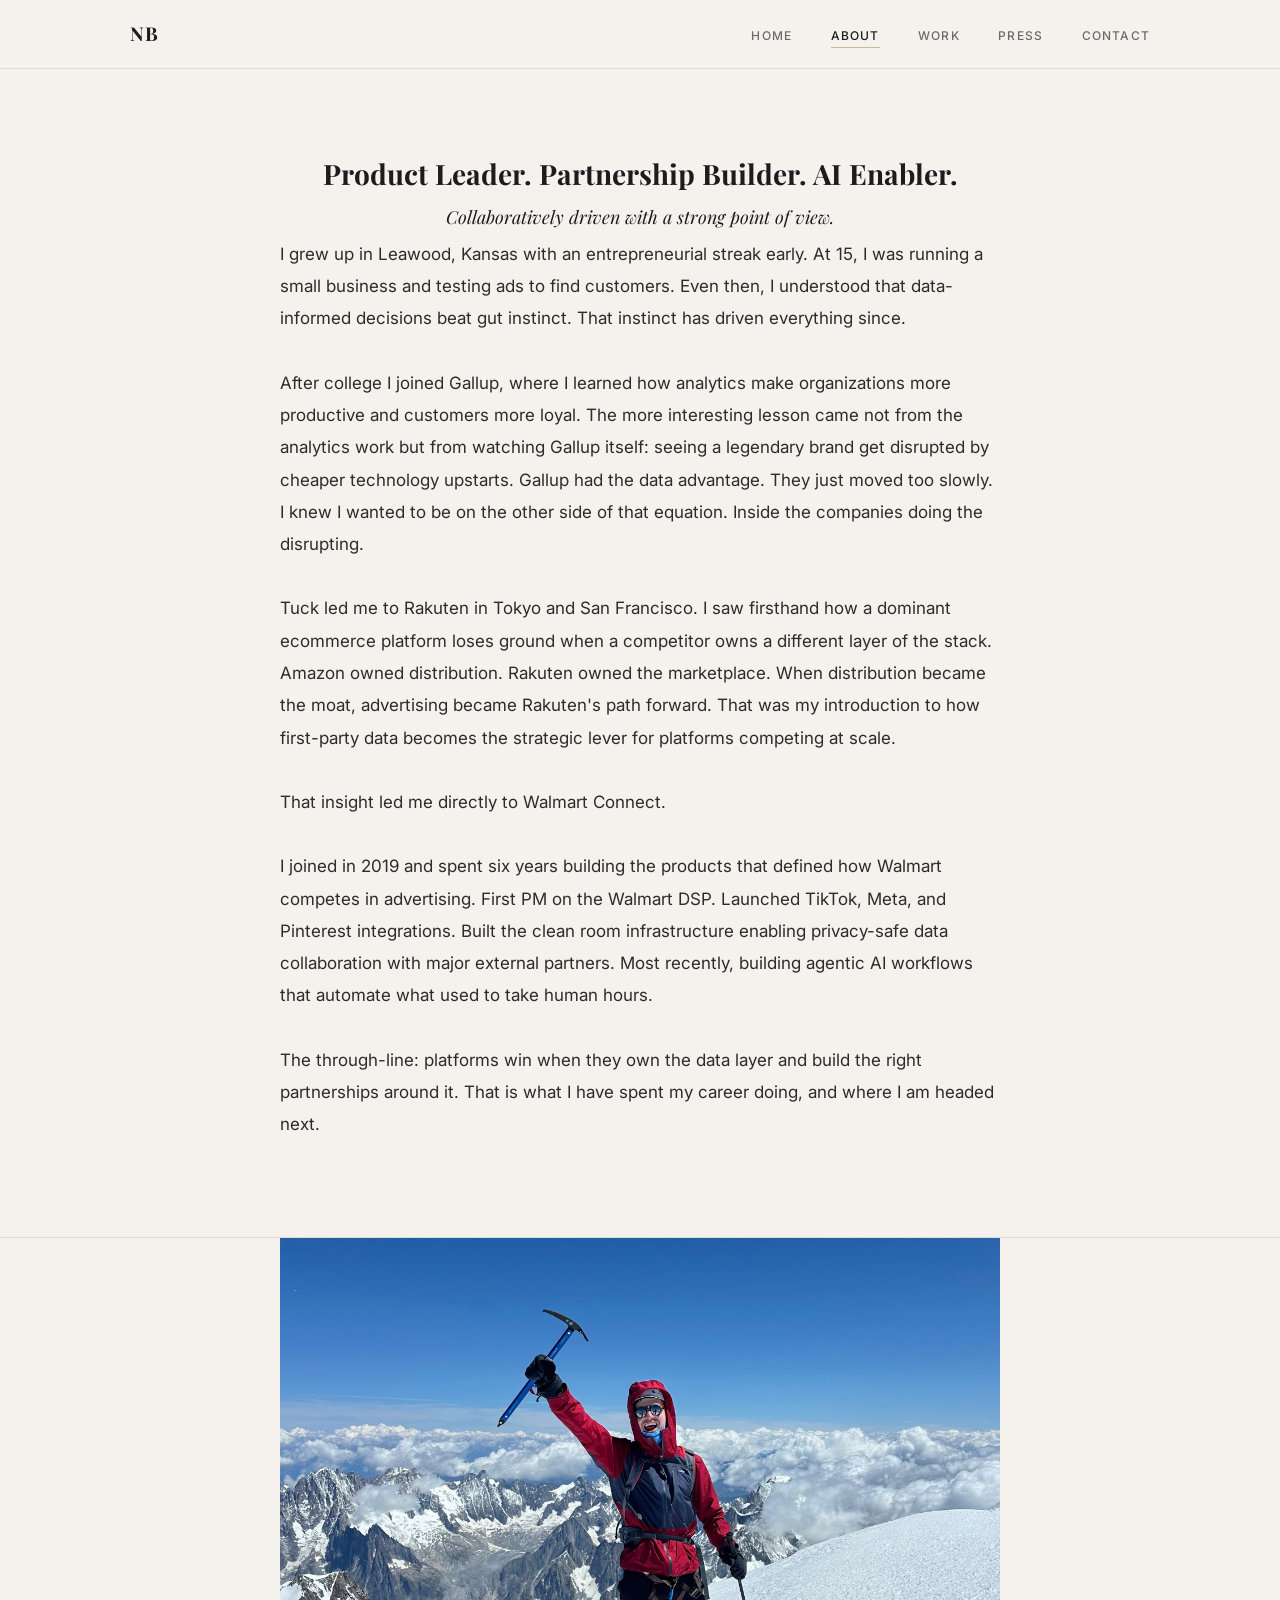
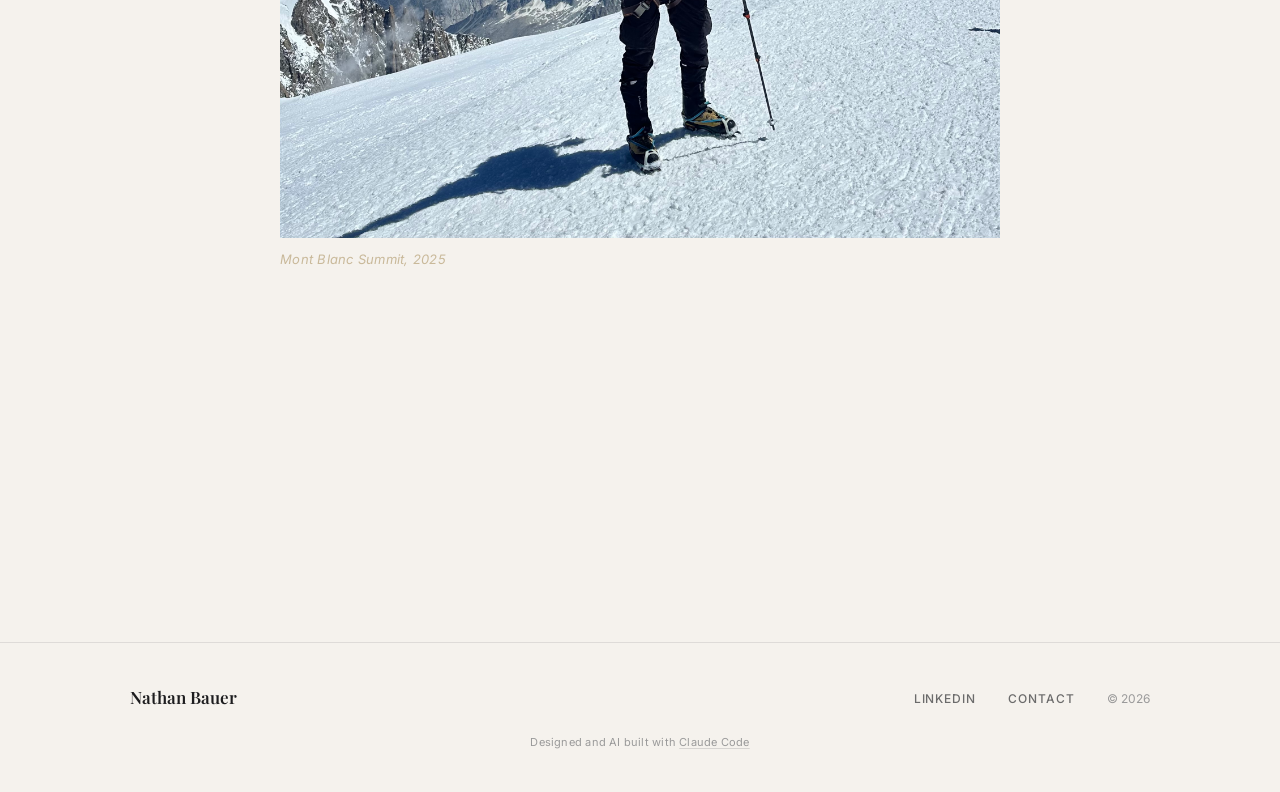
==== commit 06529ed5: "Update about.html" ====
--- a/about.html
+++ b/about.html
@@ -118,7 +118,6 @@
     ====================================================== -->
     <section class="about-pg-block fade-in" aria-label="Background">
         <div class="about-content">
-            <span class="about-pg-label">Background</span>
             <div class="about-pg-prose">
                 <p>I grew up in Leawood, Kansas with an entrepreneurial streak early. At 15, I was running a small business and testing ads to find customers. Even then, I understood that data-informed decisions beat gut instinct. That instinct has driven everything since.</p>
                 <p>After college I joined Gallup, where I learned how analytics make organizations more productive and customers more loyal. The more interesting lesson came not from the analytics work but from watching Gallup itself: seeing a legendary brand get disrupted by cheaper technology upstarts. Gallup had the data advantage. They just moved too slowly. I knew I wanted to be on the other side of that equation. Inside the companies doing the disrupting.</p>
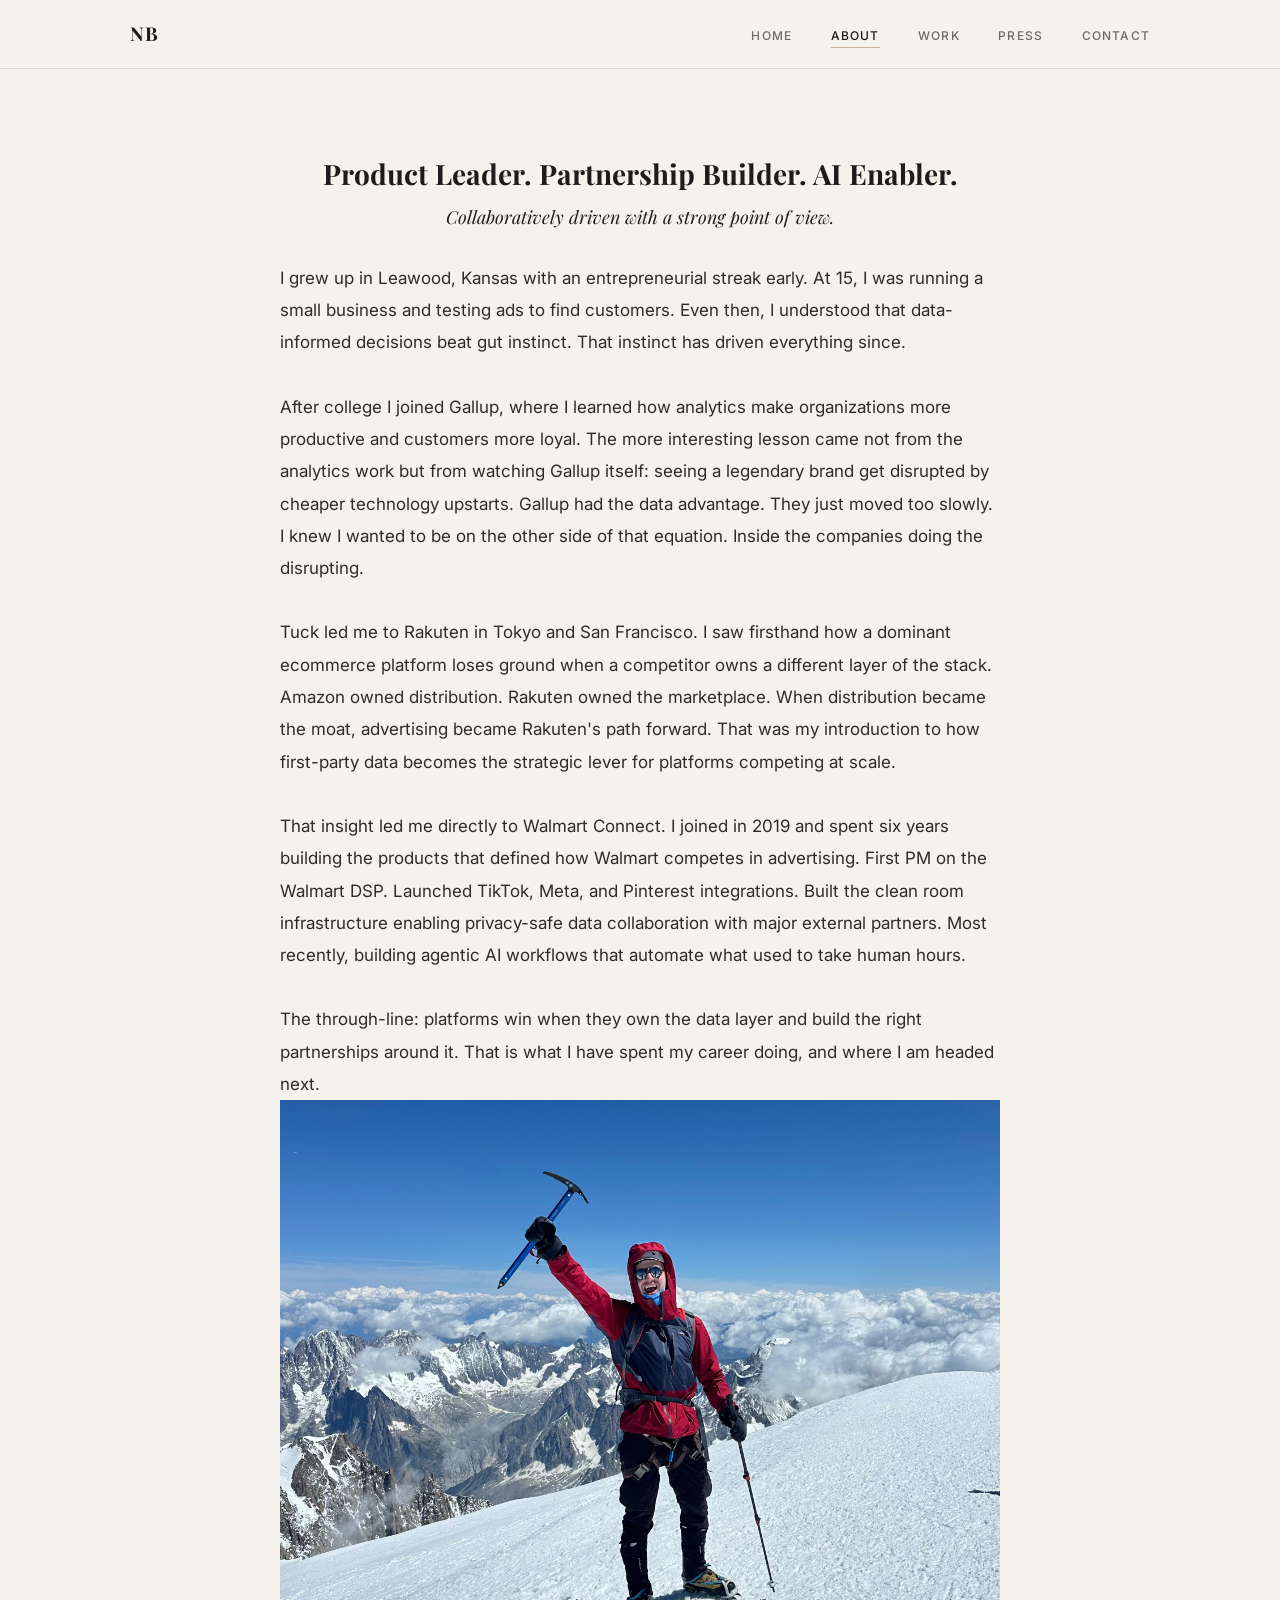
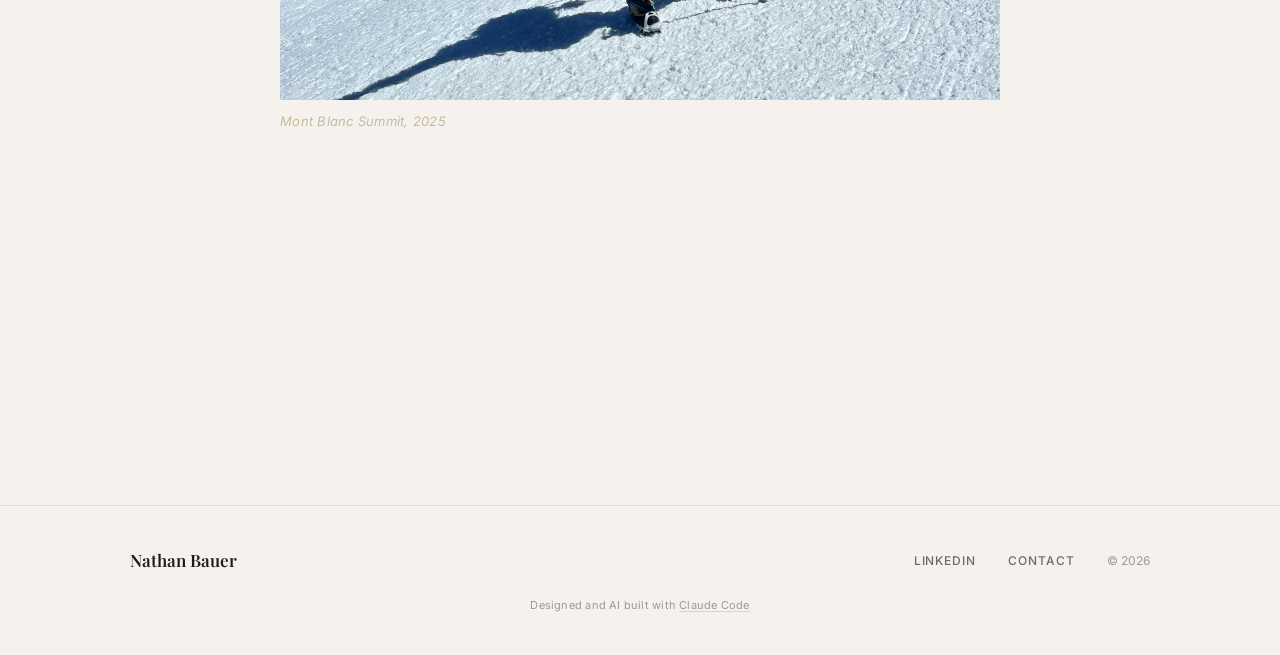
==== commit d2ff2707: "Update about.html" ====
--- a/about.html
+++ b/about.html
@@ -35,13 +35,11 @@
             font-style: italic;
             color: #1C1C1E;
             line-height: 1.3;
-            margin-bottom: 8px !important;
+            margin-bottom: 32px !important;
         }
-        section.about-pg-block:not(.about-pg-block--seamless) {
-            padding-top: 0 !important;
-        }
-        .about-pg-label {
-            margin-top: 8px !important;
+        section.about-pg-block {
+            padding: 0 !important;
+            border: none !important;
         }
         .about-content {
             max-width: 800px;
@@ -122,8 +120,7 @@
                 <p>I grew up in Leawood, Kansas with an entrepreneurial streak early. At 15, I was running a small business and testing ads to find customers. Even then, I understood that data-informed decisions beat gut instinct. That instinct has driven everything since.</p>
                 <p>After college I joined Gallup, where I learned how analytics make organizations more productive and customers more loyal. The more interesting lesson came not from the analytics work but from watching Gallup itself: seeing a legendary brand get disrupted by cheaper technology upstarts. Gallup had the data advantage. They just moved too slowly. I knew I wanted to be on the other side of that equation. Inside the companies doing the disrupting.</p>
                 <p>Tuck led me to Rakuten in Tokyo and San Francisco. I saw firsthand how a dominant ecommerce platform loses ground when a competitor owns a different layer of the stack. Amazon owned distribution. Rakuten owned the marketplace. When distribution became the moat, advertising became Rakuten's path forward. That was my introduction to how first-party data becomes the strategic lever for platforms competing at scale.</p>
-                <p>That insight led me directly to Walmart Connect.</p>
-                <p>I joined in 2019 and spent six years building the products that defined how Walmart competes in advertising. First PM on the Walmart DSP. Launched TikTok, Meta, and Pinterest integrations. Built the clean room infrastructure enabling privacy-safe data collaboration with major external partners. Most recently, building agentic AI workflows that automate what used to take human hours.</p>
+                <p>That insight led me directly to Walmart Connect. I joined in 2019 and spent six years building the products that defined how Walmart competes in advertising. First PM on the Walmart DSP. Launched TikTok, Meta, and Pinterest integrations. Built the clean room infrastructure enabling privacy-safe data collaboration with major external partners. Most recently, building agentic AI workflows that automate what used to take human hours.</p>
                 <p>The through-line: platforms win when they own the data layer and build the right partnerships around it. That is what I have spent my career doing, and where I am headed next.</p>
             </div>
         </div>
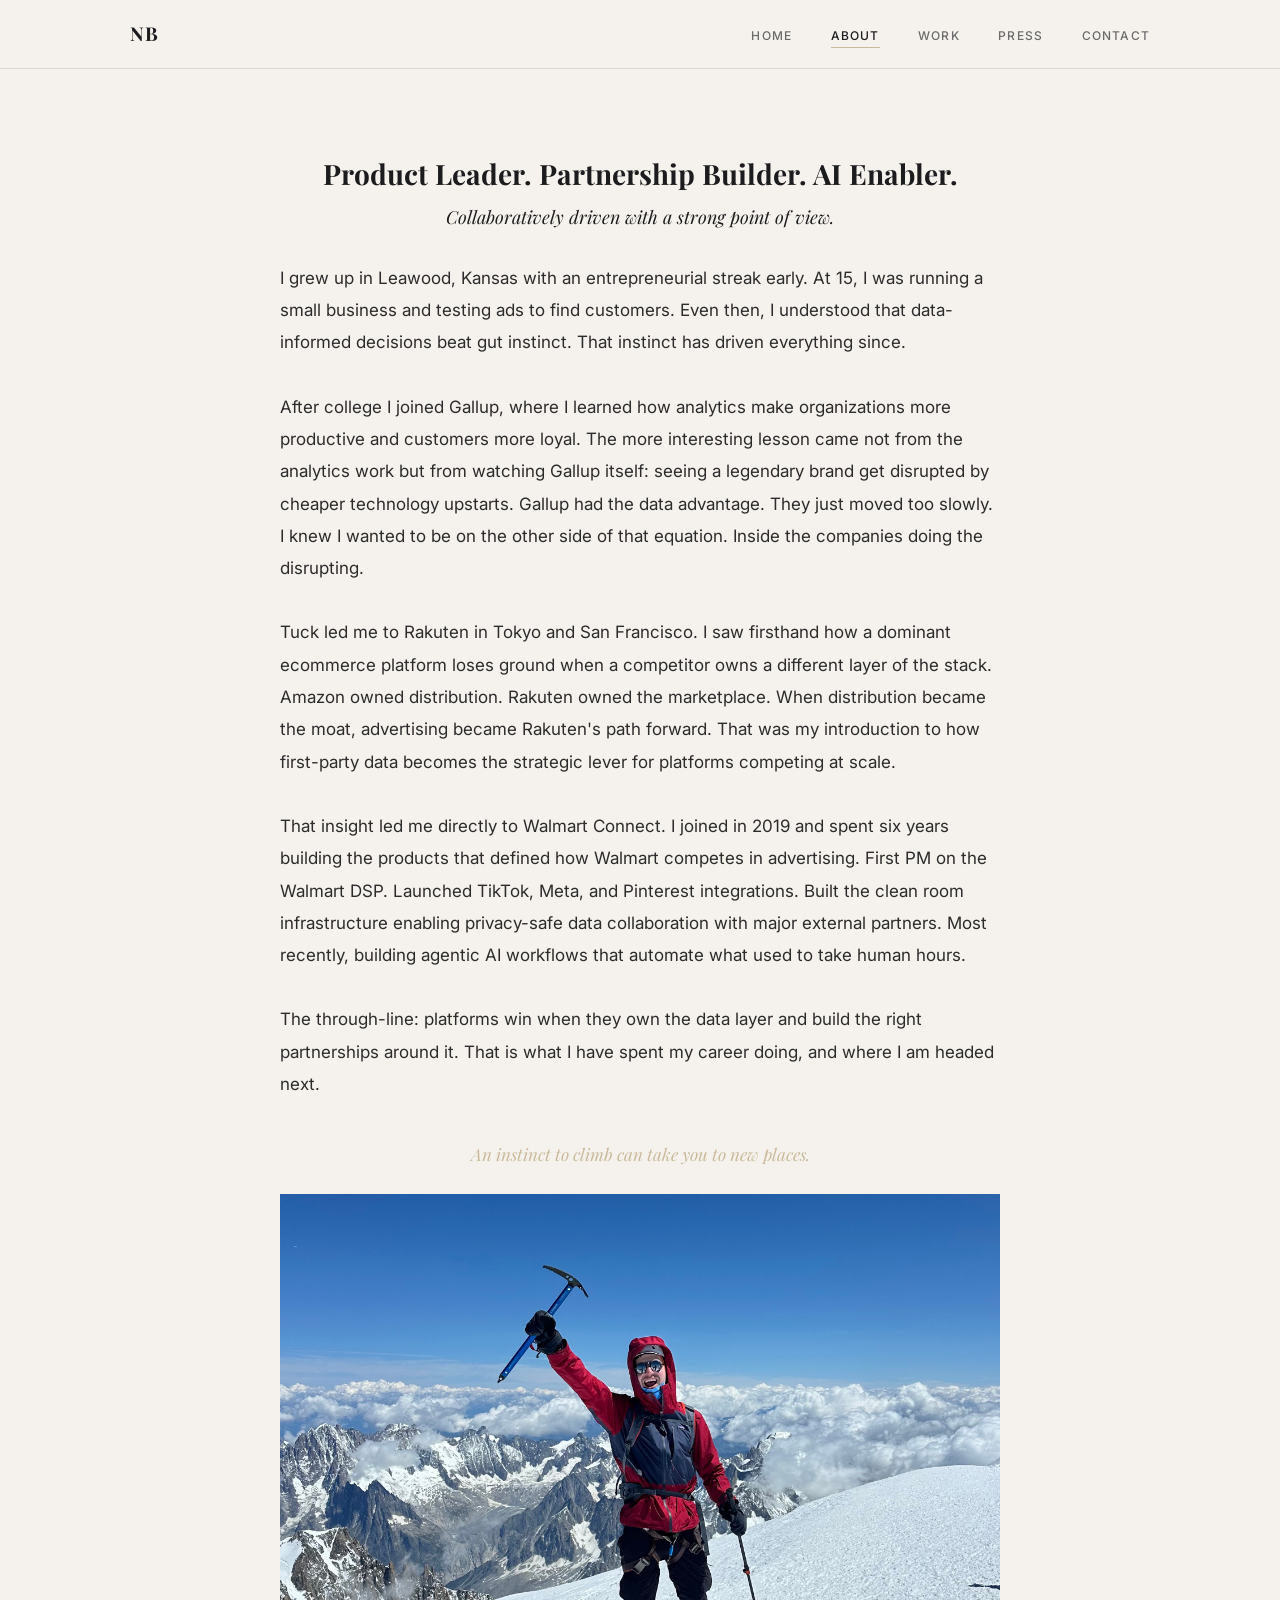
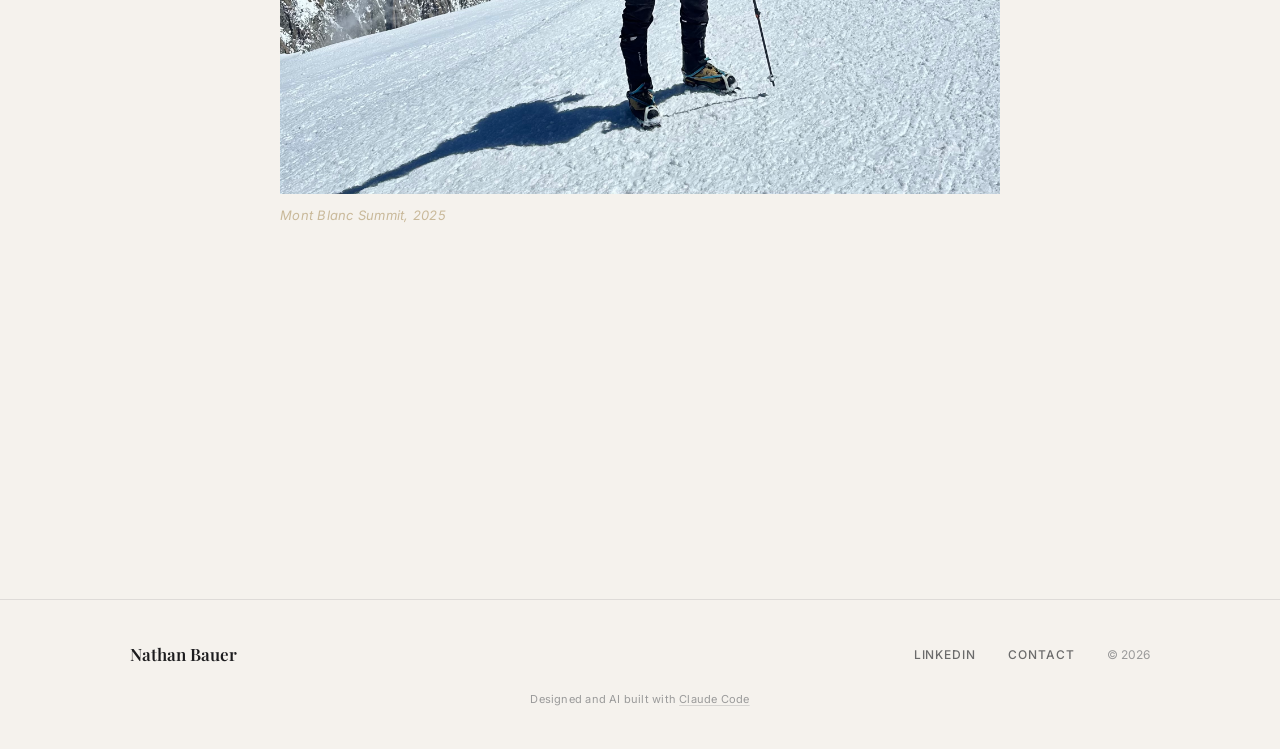
==== commit f39fe9b9: "Career page logo and aesthetic updates Updating career page." ====
--- a/about.html
+++ b/about.html
@@ -48,6 +48,14 @@
         }
         .about-pg-block--seamless {
             border-bottom: none;
+        }
+        .about-pg-bridge {
+            font-family: 'Playfair Display', Georgia, serif;
+            font-size: 17px;
+            font-style: italic;
+            color: #C9B99A;
+            text-align: center;
+            margin-bottom: 24px;
         }
         .about-pg-photo-block {
             padding: 0 0 48px;
@@ -121,7 +129,7 @@
                 <p>After college I joined Gallup, where I learned how analytics make organizations more productive and customers more loyal. The more interesting lesson came not from the analytics work but from watching Gallup itself: seeing a legendary brand get disrupted by cheaper technology upstarts. Gallup had the data advantage. They just moved too slowly. I knew I wanted to be on the other side of that equation. Inside the companies doing the disrupting.</p>
                 <p>Tuck led me to Rakuten in Tokyo and San Francisco. I saw firsthand how a dominant ecommerce platform loses ground when a competitor owns a different layer of the stack. Amazon owned distribution. Rakuten owned the marketplace. When distribution became the moat, advertising became Rakuten's path forward. That was my introduction to how first-party data becomes the strategic lever for platforms competing at scale.</p>
                 <p>That insight led me directly to Walmart Connect. I joined in 2019 and spent six years building the products that defined how Walmart competes in advertising. First PM on the Walmart DSP. Launched TikTok, Meta, and Pinterest integrations. Built the clean room infrastructure enabling privacy-safe data collaboration with major external partners. Most recently, building agentic AI workflows that automate what used to take human hours.</p>
-                <p>The through-line: platforms win when they own the data layer and build the right partnerships around it. That is what I have spent my career doing, and where I am headed next.</p>
+                <p style="margin-bottom: 40px;">The through-line: platforms win when they own the data layer and build the right partnerships around it. That is what I have spent my career doing, and where I am headed next.</p>
             </div>
         </div>
     </section>
@@ -132,6 +140,7 @@
     ====================================================== -->
     <div class="about-pg-photo-block fade-in">
         <div class="about-content">
+            <p class="about-pg-bridge">An instinct to climb can take you to new places.</p>
             <figure class="about-pg-photo-figure">
                 <img src="nathan-bauer-mont-blanc.jpeg" alt="Nathan Bauer at the Mont Blanc summit, 2025" class="about-pg-photo-img">
                 <figcaption class="about-pg-photo-fig-caption">Mont Blanc Summit, 2025</figcaption>
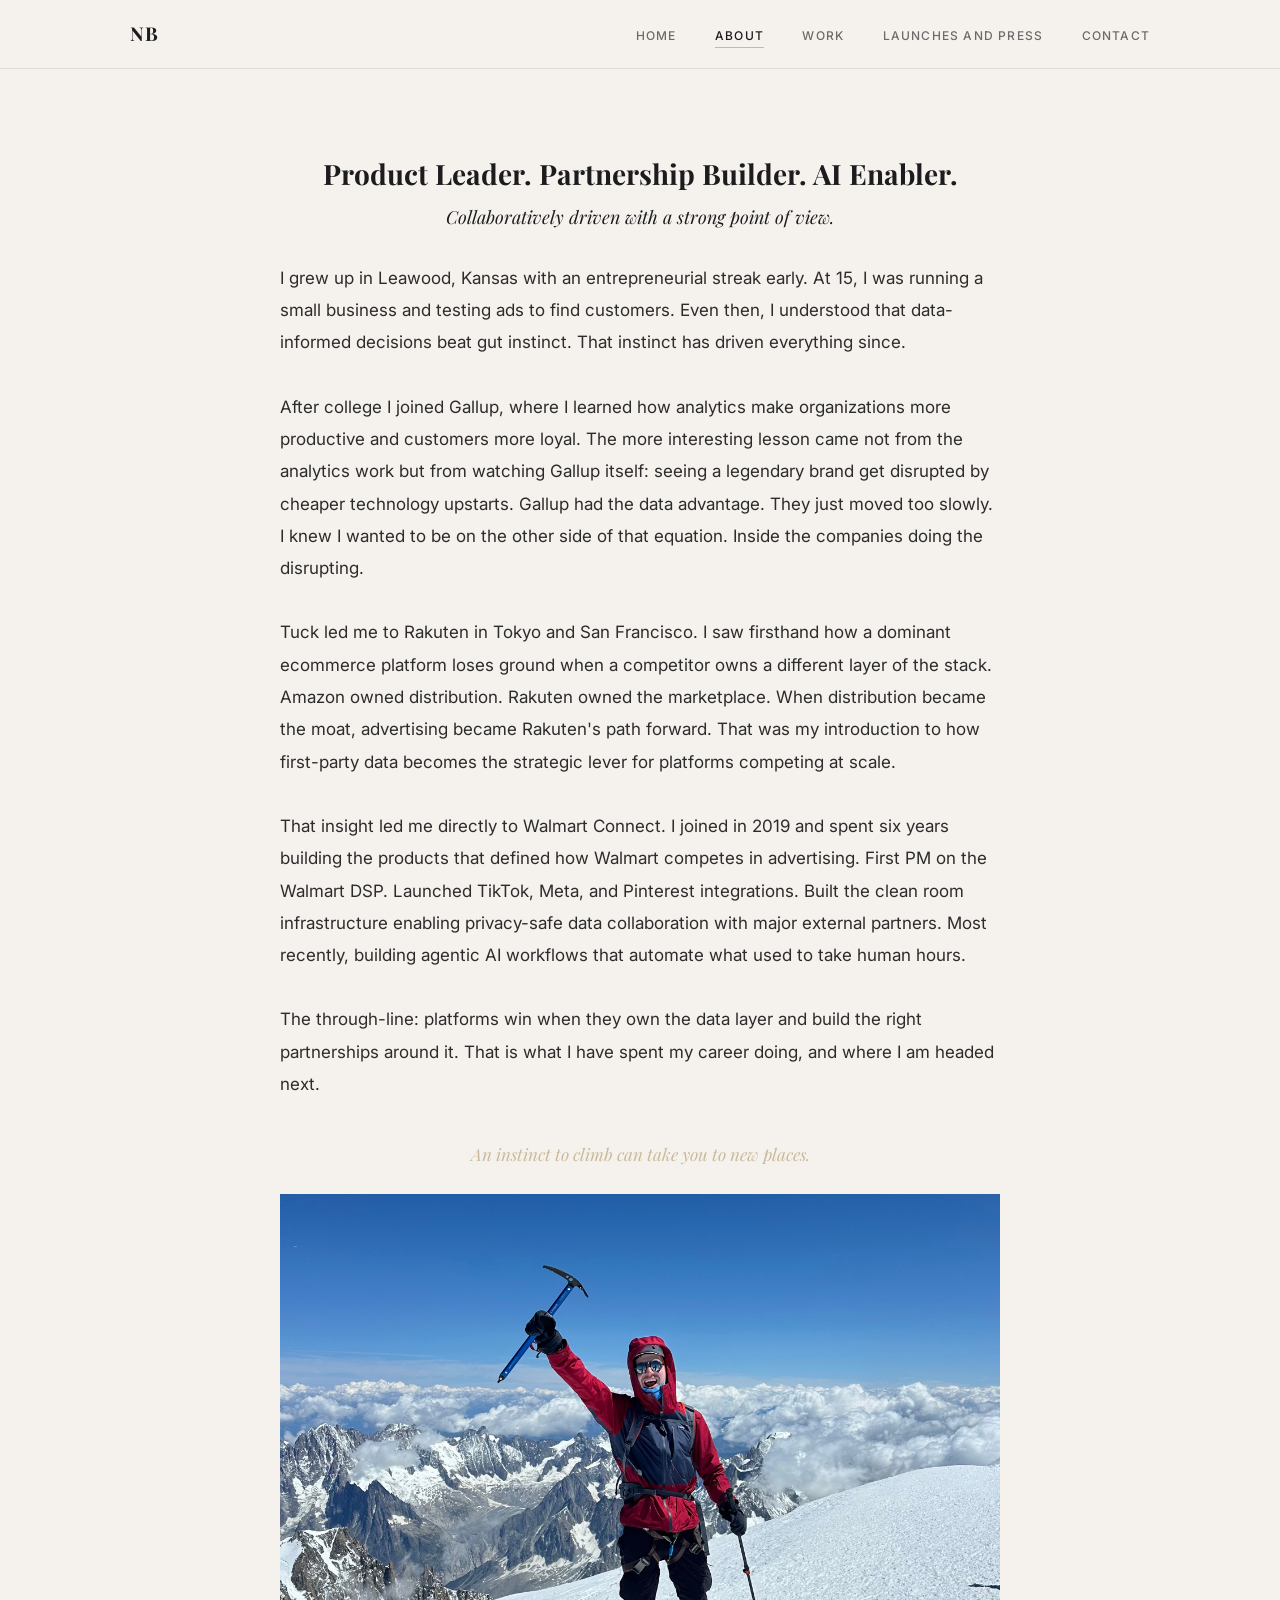
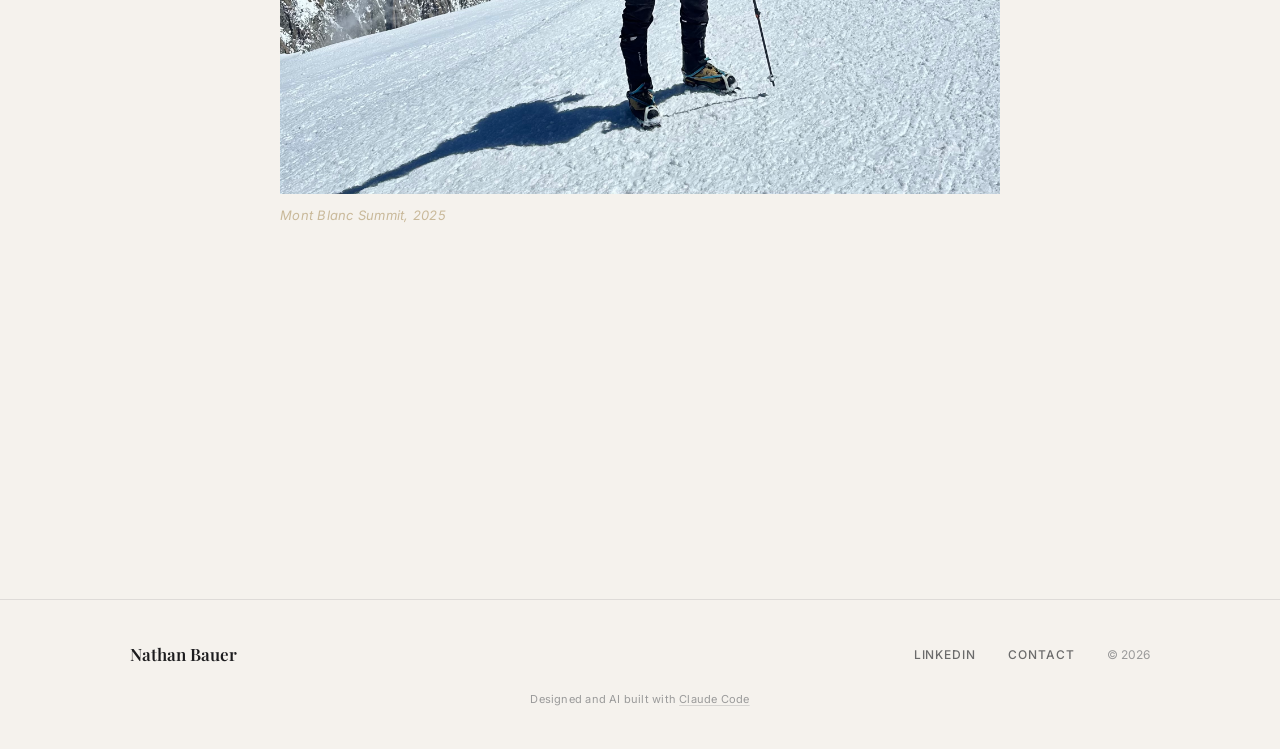
==== commit 4312b0b8: "Press page updates Pushing lines to production" ====
--- a/about.html
+++ b/about.html
@@ -93,7 +93,7 @@
                 <li><a href="index.html">Home</a></li>
                 <li><a href="about.html" class="active">About</a></li>
                 <li><a href="work.html">Work</a></li>
-                <li><a href="press.html">Press</a></li>
+                <li><a href="press.html">Launches and Press</a></li>
                 <li><a href="contact.html">Contact</a></li>
             </ul>
 
